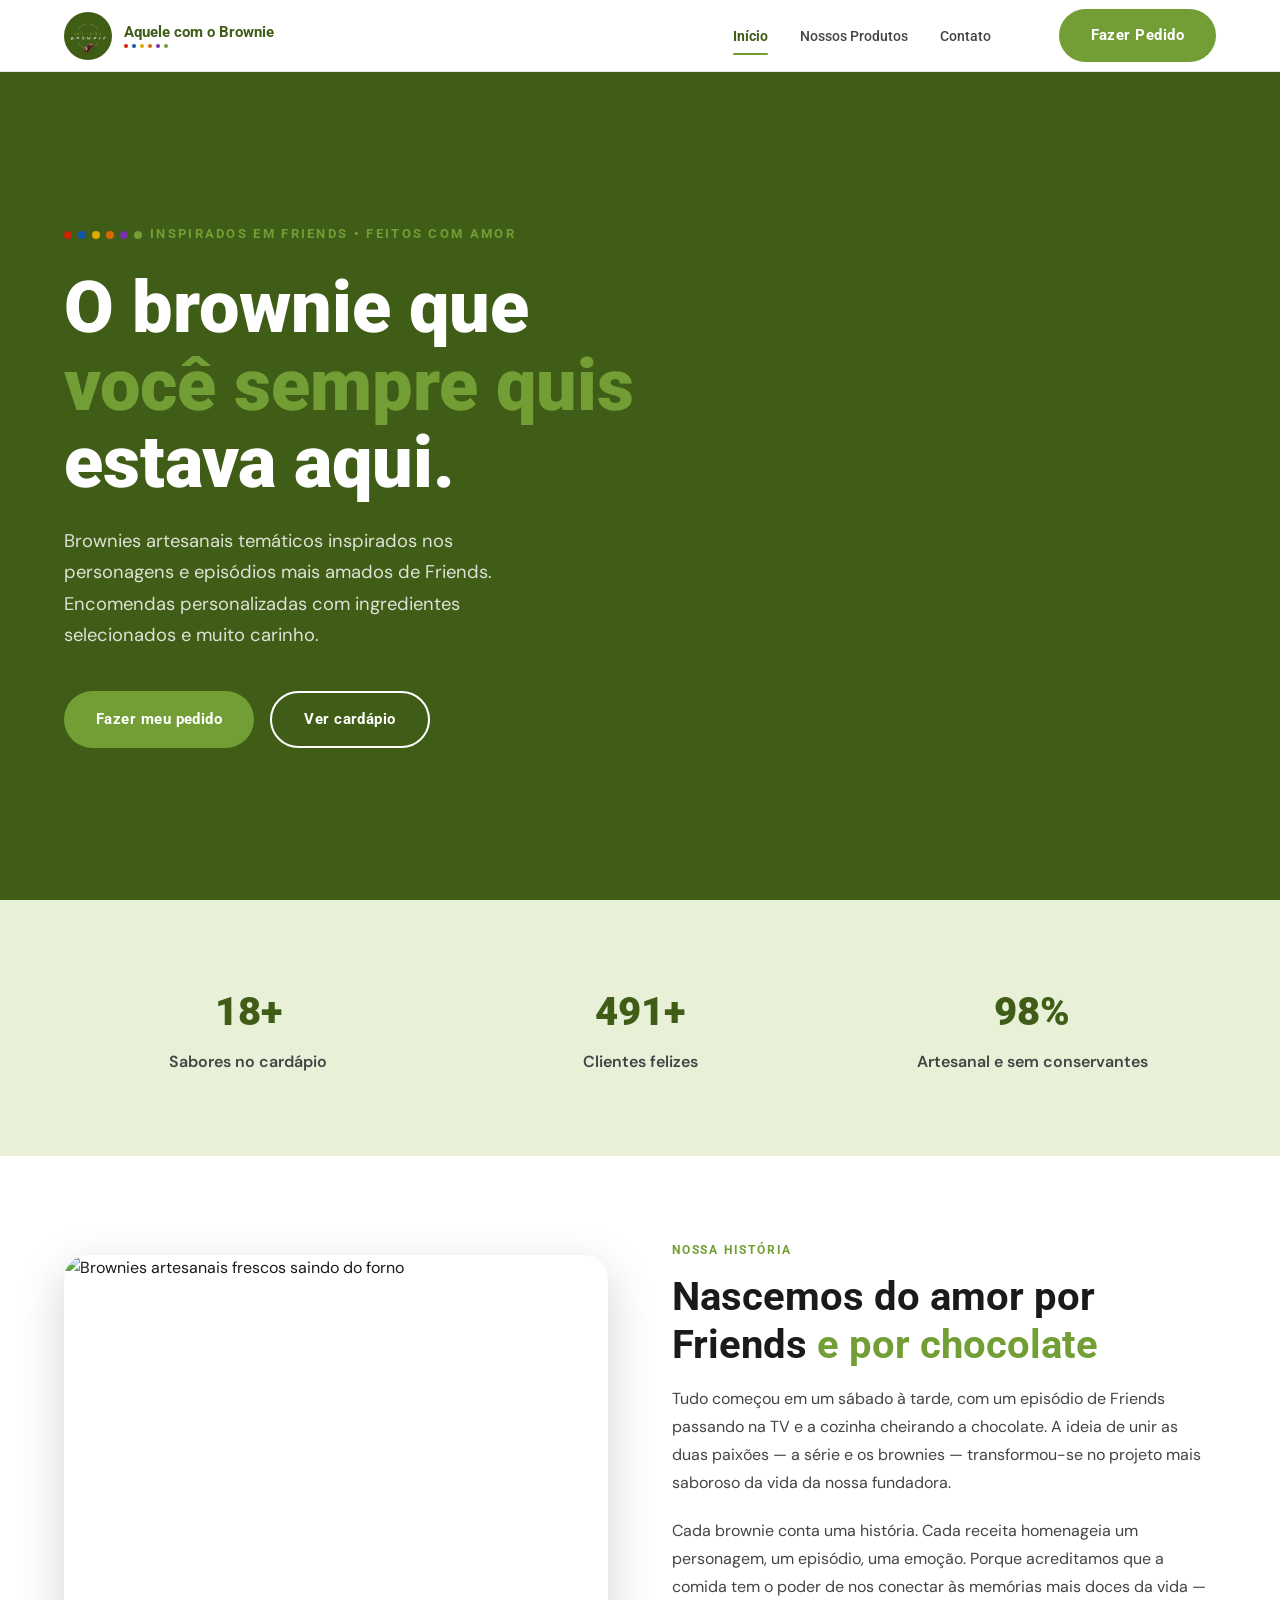
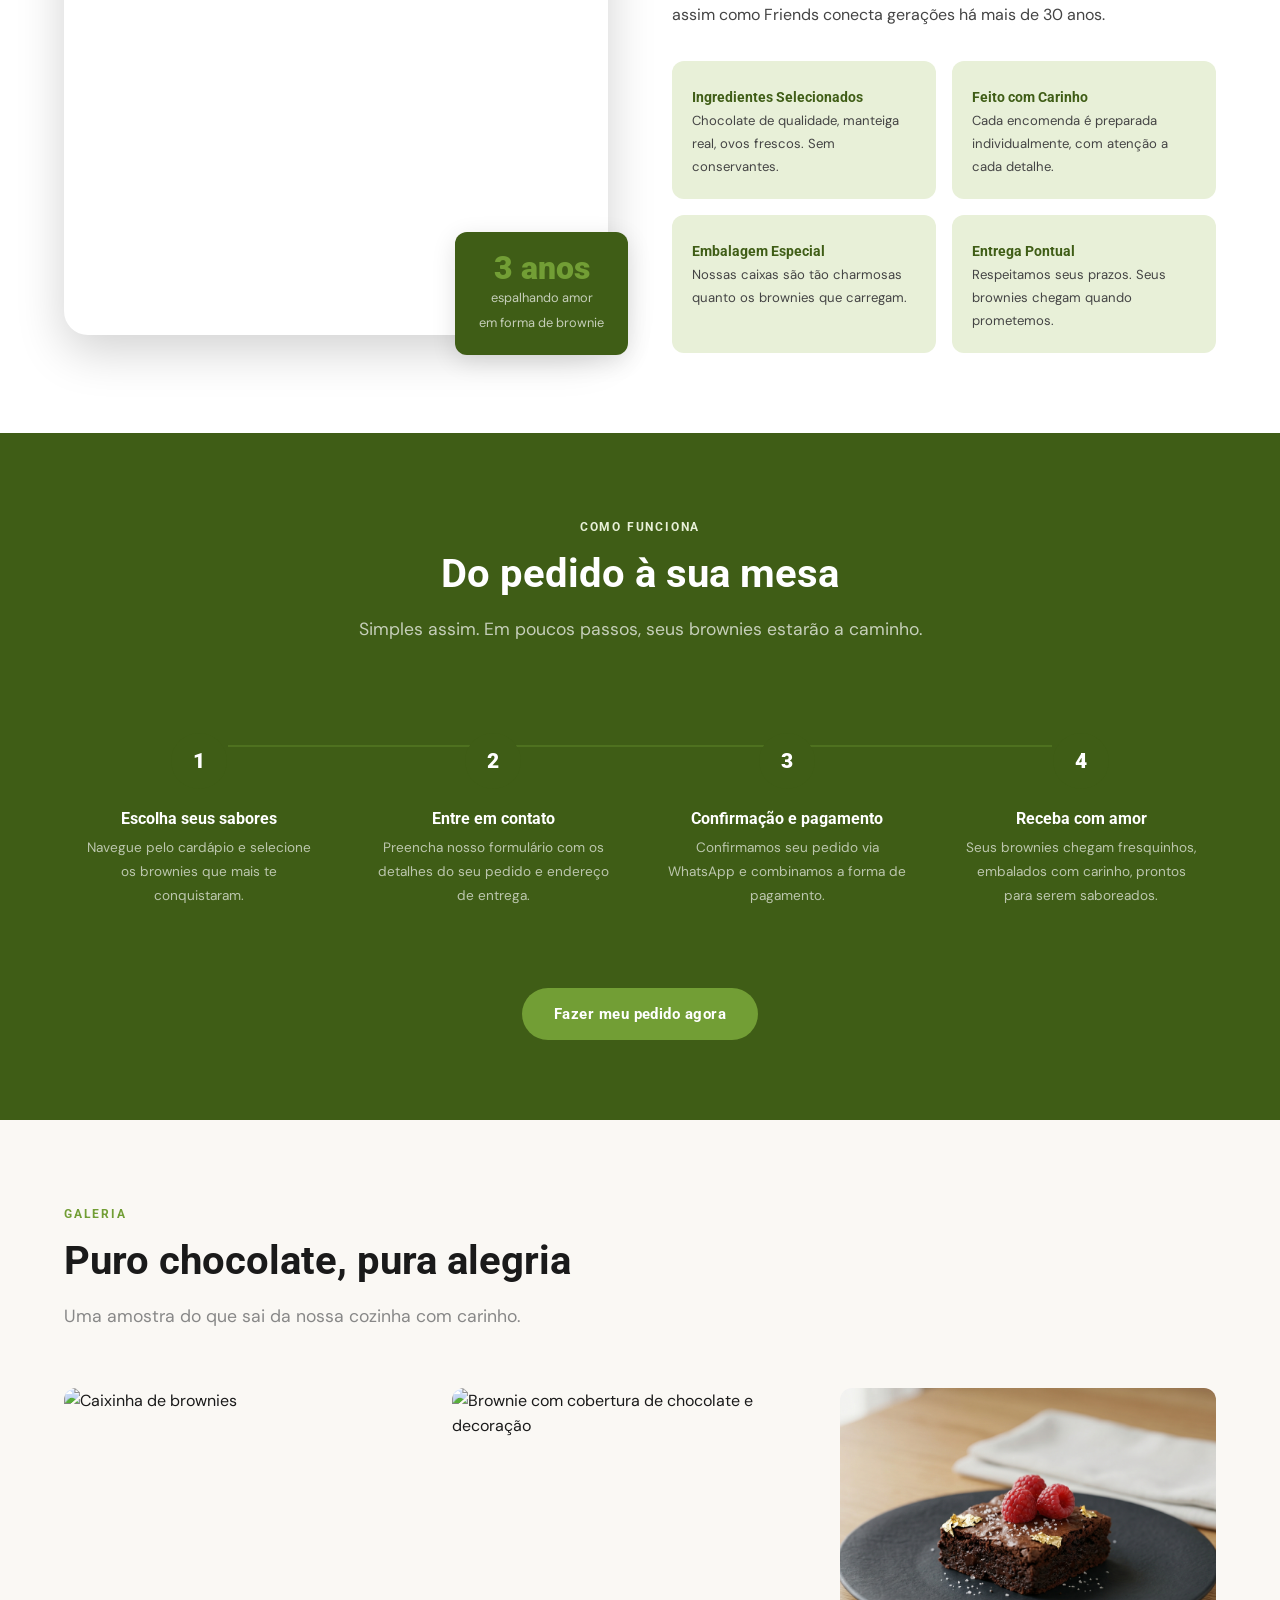
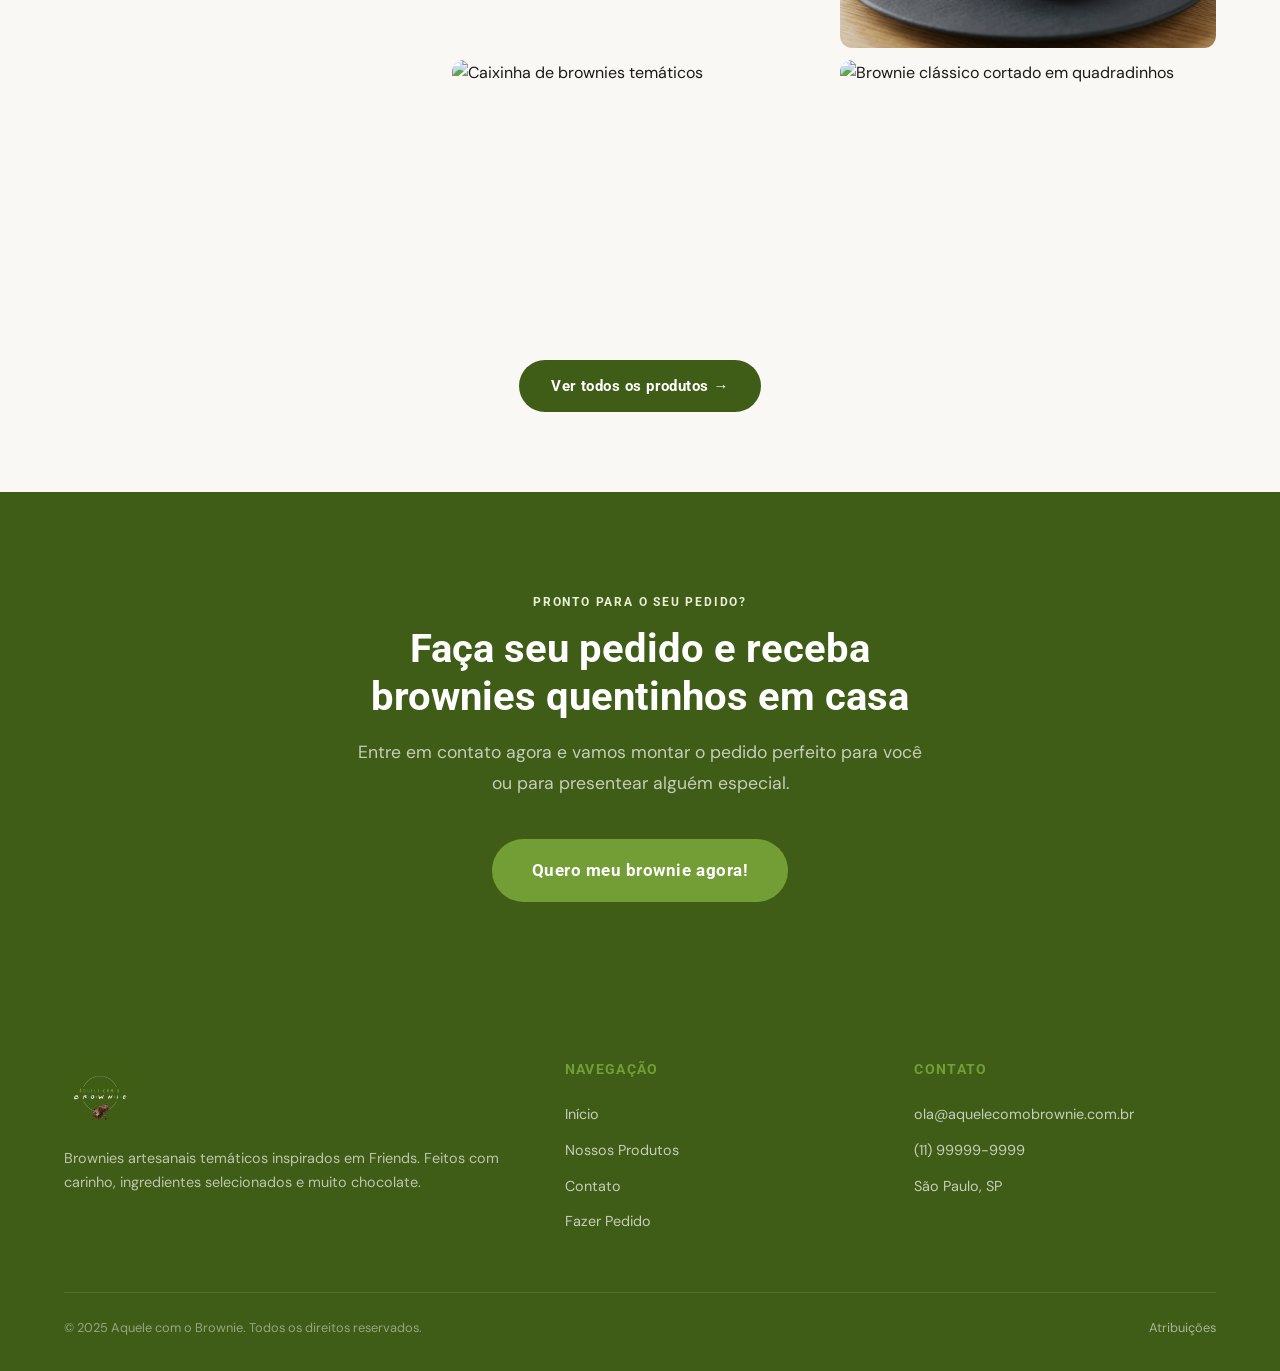
==== project/index.html @ ef9d6b62 "Project" ====
<!DOCTYPE html>
<html lang="pt-BR">
<head>
  <meta charset="UTF-8">
  <meta name="viewport" content="width=device-width, initial-scale=1.0">
  <title>Aquele com o Brownie</title>
  <meta name="description" content="Aquele com o Brownie é uma doceria artesanal especializada em brownies temáticos inspirados na série Friends. Encomendas para São Paulo e região.">
  <meta name="author" content="Alexandre Oliveira">
  <meta name="keywords" content="brownie, doceria, Friends, encomenda, artesanal, São Paulo">

  <!-- Open Graph -->
  <meta property="og:title" content="Aquele com o Brownie">
  <meta property="og:description" content="Brownies artesanais temáticos inspirados em Friends. Encomendas com carinho e muito chocolate.">
  <meta property="og:type" content="website">
  <meta property="og:url" content="https://aquelecomaobrownie.com.br">
  <meta property="og:image" content="images/logo-green.jpg">

  <!-- Favicon -->
  <link rel="icon" type="image/svg+xml" href="data:image/svg+xml,<svg xmlns='http://www.w3.org/2000/svg' viewBox='0 0 100 100'><rect width='100' height='100' rx='20' fill='%233f5d16'/><text y='.9em' font-size='75' x='12' fill='%23729e35' font-family='Georgia'>B</text></svg>">

  <!-- Fonts -->
  <link rel="preconnect" href="https://fonts.googleapis.com">
  <link rel="preconnect" href="https://fonts.gstatic.com" crossorigin>
  <link href="https://fonts.googleapis.com/css2?family=Roboto:wght@300;400;500;700;900&family=DM+Sans:ital,wght@0,300;0,400;0,500;0,600;1,400&display=swap" rel="stylesheet">

  <link rel="stylesheet" href="styles/style.css">
</head>
<body>

  <!-- ===== HEADER ===== -->
  <header class="site-header" role="banner">
    <div class="container header-inner">
      <a class="logo-link" href="index.html" aria-label="Aquele com o Brownie — Página inicial">
        <img src="images/logo-green.jpg" alt="Logo Aquele com o Brownie" class="logo-img" width="48" height="48">
        <div>
          <div class="logo-name">Aquele com o Brownie</div>
          <div class="logo-dots" aria-hidden="true">
            <span></span><span></span><span></span>
            <span></span><span></span><span></span>
          </div>
        </div>
      </a>

      <nav class="main-nav" role="navigation" aria-label="Navegação principal">
        <ul class="nav-links" role="list">
          <li><a class="nav-link" href="index.html">Início</a></li>
          <li><a class="nav-link" href="products.html">Nossos Produtos</a></li>
          <li><a class="nav-link" href="contact.html">Contato</a></li>
        </ul>
        <a class="btn btn--primary nav-cta" href="contact.html">Fazer Pedido</a>
      </nav>

      <button class="hamburger" aria-label="Abrir menu de navegação" aria-expanded="false" aria-controls="mobile-nav">
        <span></span><span></span><span></span>
      </button>
    </div>
  </header>

  <!-- Mobile Nav -->
  <nav id="mobile-nav" class="mobile-nav" role="navigation" aria-label="Menu mobile">
    <a class="mobile-nav-link" href="index.html">Início</a>
    <a class="mobile-nav-link" href="products.html">Nossos Produtos</a>
    <a class="mobile-nav-link" href="contact.html">Contato</a>
    <a class="btn btn--dark" href="contact.html" style="margin-top:24px;justify-content:center">Fazer Pedido</a>
  </nav>

  <main id="main-content">

    <!-- ===== HERO ===== -->
    <section class="hero" aria-labelledby="hero-heading">
      <div class="hero-bg" role="presentation" aria-hidden="true"></div>
      <div class="hero-overlay" aria-hidden="true"></div>

      <div class="container">
        <div class="hero-content">
          <div class="hero-eyebrow">
            <div class="hero-eyebrow-dots" aria-hidden="true">
              <i></i><i></i><i></i><i></i><i></i><i></i>
            </div>
            <span>Inspirados em Friends • Feitos com amor</span>
          </div>

          <h1 class="hero-title" id="hero-heading">
            O brownie que<br>
            <em>você sempre quis</em><br>
            estava aqui.
          </h1>

          <p class="hero-subtitle">
            Brownies artesanais temáticos inspirados nos personagens e episódios mais amados de Friends. Encomendas personalizadas com ingredientes selecionados e muito carinho.
          </p>

          <div class="hero-actions">
            <a class="btn btn--primary" href="contact.html">
              Fazer meu pedido
            </a>
            <a class="btn btn--outline" href="products.html">
              Ver cardápio
            </a>
          </div>
        </div>
      </div>

      <!-- Decorative right-side image -->
      <div class="hero-image-col" aria-hidden="true">
        <img
          src="images/brownie-box.png"
          alt=""
          loading="eager"
        >
      </div>
    </section>

    <!-- ===== HIGHLIGHT BAR ===== -->
    <section class="section section--pale" aria-label="Destaques">
      <div class="container">
        <div style="display:grid;grid-template-columns:repeat(3,1fr);gap:24px;text-align:center">
          <div class="reveal">
            <div style="font-size:2.5rem;font-weight:900;color:var(--green-dark);font-family:var(--font-heading)" data-counter="18" data-suffix="+">18+</div>
            <p style="font-weight:600;color:var(--gray-dark);margin:4px 0 0">Sabores no cardápio</p>
          </div>
          <div class="reveal reveal-delay-1">
            <div style="font-size:2.5rem;font-weight:900;color:var(--green-dark);font-family:var(--font-heading)" data-counter="500" data-suffix="+">500+</div>
            <p style="font-weight:600;color:var(--gray-dark);margin:4px 0 0">Clientes felizes</p>
          </div>
          <div class="reveal reveal-delay-2">
            <div style="font-size:2.5rem;font-weight:900;color:var(--green-dark);font-family:var(--font-heading)" data-counter="100" data-suffix="%">100%</div>
            <p style="font-weight:600;color:var(--gray-dark);margin:4px 0 0">Artesanal e sem conservantes</p>
          </div>
        </div>
      </div>
    </section>

    <!-- ===== ABOUT ===== -->
    <section class="section" id="sobre" aria-labelledby="sobre-heading">
      <div class="container">
        <div class="about-grid">
          <!-- Image column -->
          <div class="about-image-wrapper reveal">
            <img
              class="about-image-main"
              src="https://images.unsplash.com/photo-1606313564200-e75d5e30476c?w=800&q=80&fit=crop"
              alt="Brownies artesanais frescos saindo do forno"
              loading="lazy"
              width="800"
              height="1000"
            >
            <div class="about-badge">
              <span class="about-badge-num" data-counter="3" data-suffix=" anos">3 anos</span>
              <span class="about-badge-txt">espalhando amor<br>em forma de brownie</span>
            </div>
          </div>

          <!-- Text column -->
          <div class="reveal reveal-delay-1">
            <p class="section-label">Nossa História</p>
            <h2 id="sobre-heading" class="section-title">
              Nascemos do amor por Friends <em style="color:var(--green-light);font-style:normal">e por chocolate</em>
            </h2>
            <p style="margin-bottom:20px">
              Tudo começou em um sábado à tarde, com um episódio de Friends passando na TV e a cozinha cheirando a chocolate. A ideia de unir as duas paixões — a série e os brownies — transformou-se no projeto mais saboroso da vida da nossa fundadora.
            </p>
            <p style="margin-bottom:32px">
              Cada brownie conta uma história. Cada receita homenageia um personagem, um episódio, uma emoção. Porque acreditamos que a comida tem o poder de nos conectar às memórias mais doces da vida — assim como Friends conecta gerações há mais de 30 anos.
            </p>

            <div class="about-values">
              <div class="about-value-item">
                <div class="about-value-icon"></div>
                <h4>Ingredientes Selecionados</h4>
                <p>Chocolate de qualidade, manteiga real, ovos frescos. Sem conservantes.</p>
              </div>
              <div class="about-value-item">
                <div class="about-value-icon"></div>
                <h4>Feito com Carinho</h4>
                <p>Cada encomenda é preparada individualmente, com atenção a cada detalhe.</p>
              </div>
              <div class="about-value-item">
                <div class="about-value-icon"></div>
                <h4>Embalagem Especial</h4>
                <p>Nossas caixas são tão charmosas quanto os brownies que carregam.</p>
              </div>
              <div class="about-value-item">
                <div class="about-value-icon"></div>
                <h4>Entrega Pontual</h4>
                <p>Respeitamos seus prazos. Seus brownies chegam quando prometemos.</p>
              </div>
            </div>
          </div>
        </div>
      </div>
    </section>

    <!-- ===== HOW IT WORKS ===== -->
    <section class="section section--dark" aria-labelledby="processo-heading">
      <div class="container">
        <div class="section-header section-header--center">
          <p class="section-label">Como Funciona</p>
          <h2 id="processo-heading" class="section-title section-title--white">Do pedido à sua mesa</h2>
          <p class="section-sub" style="margin:0 auto">
            Simples assim. Em poucos passos, seus brownies estarão a caminho.
          </p>
        </div>

        <div class="process-steps">
          <div class="process-step reveal">
            <div class="process-step-num">1</div>
            <h3>Escolha seus sabores</h3>
            <p>Navegue pelo cardápio e selecione os brownies que mais te conquistaram.</p>
          </div>
          <div class="process-step reveal reveal-delay-1">
            <div class="process-step-num">2</div>
            <h3>Entre em contato</h3>
            <p>Preencha nosso formulário com os detalhes do seu pedido e endereço de entrega.</p>
          </div>
          <div class="process-step reveal reveal-delay-2">
            <div class="process-step-num">3</div>
            <h3>Confirmação e pagamento</h3>
            <p>Confirmamos seu pedido via WhatsApp e combinamos a forma de pagamento.</p>
          </div>
          <div class="process-step reveal reveal-delay-3">
            <div class="process-step-num">4</div>
            <h3>Receba com amor</h3>
            <p>Seus brownies chegam fresquinhos, embalados com carinho, prontos para serem saboreados.</p>
          </div>
        </div>

        <div style="text-align:center;margin-top:48px" class="reveal">
          <a class="btn btn--primary" href="contact.html">Fazer meu pedido agora</a>
        </div>
      </div>
    </section>

    <!-- ===== GALLERY ===== -->
    <section class="section section--cream" aria-labelledby="galeria-heading">
      <div class="container">
        <div class="section-header">
          <p class="section-label">Galeria</p>
          <h2 id="galeria-heading" class="section-title">Puro chocolate, pura alegria</h2>
          <p class="section-sub">Uma amostra do que sai da nossa cozinha com carinho.</p>
        </div>

        <div class="gallery-grid">
          <div class="gallery-item reveal">
            <img
              src="images/brownie-box.png"
              alt="Caixinha de brownies"
              loading="lazy"
              width="800"
              height="1200"
            >
            <div class="gallery-item-overlay"><span>Fudgy &amp; Intenso</span></div>
          </div>
          <div class="gallery-item reveal reveal-delay-1">
            <img
              src="images/brownie-caramelo-salgado.png"
              alt="Brownie com cobertura de chocolate e decoração"
              loading="lazy"
              width="700"
              height="500"
            >
            <div class="gallery-item-overlay"><span>Decorado com Amor</span></div>
          </div>
          <div class="gallery-item reveal reveal-delay-2">
            <img
              src="images/brownie-gourmet.png"
              alt="Brownie com nozes e calda de caramelo"
              loading="lazy"
              width="700"
              height="500"
            >
            <div class="gallery-item-overlay"><span>Nozes &amp; Caramelo</span></div>
          </div>
          <div class="gallery-item reveal reveal-delay-1">
            <img
              src="images/brownie-nozes-caramelo.png"
              alt="Caixinha de brownies temáticos"
              loading="lazy"
              width="700"
              height="500"
            >
            <div class="gallery-item-overlay"><span>Caixas Especiais</span></div>
          </div>
          <div class="gallery-item reveal reveal-delay-2">
            <img
              src="images/brownie-tradicional.png"
              alt="Brownie clássico cortado em quadradinhos"
              loading="lazy"
              width="700"
              height="500"
            >
            <div class="gallery-item-overlay"><span>O Clássico Infalível</span></div>
          </div>
        </div>

        <div style="text-align:center;margin-top:40px" class="reveal">
          <a class="btn btn--dark" href="products.html">Ver todos os produtos →</a>
        </div>
      </div>
    </section>

    <!-- ===== CTA FINAL ===== -->
    <section class="section section--dark" aria-labelledby="cta-heading" style="padding:96px 0">
      <div class="container" style="text-align:center">
        <p class="section-label">Pronto para o seu pedido?</p>
        <h2 id="cta-heading" class="section-title section-title--white" style="margin-bottom:16px">
          Faça seu pedido e receba<br>brownies quentinhos em casa
        </h2>
        <p class="section-sub" style="margin:0 auto 40px">
          Entre em contato agora e vamos montar o pedido perfeito para você ou para presentear alguém especial.
        </p>
        <a class="btn btn--primary" href="contact.html" style="font-size:1.05rem;padding:18px 40px">
          Quero meu brownie agora!
        </a>
      </div>
    </section>

  </main>

  <!-- ===== FOOTER ===== -->
  <footer class="site-footer" role="contentinfo">
    <div class="container">
      <div class="footer-grid">
        <div class="footer-brand">
          <img src="images/logo-green.jpg" alt="Logo Aquele com o Brownie" class="logo-img" width="56" height="56" loading="lazy">
          <p>Brownies artesanais temáticos inspirados em Friends. Feitos com carinho, ingredientes selecionados e muito chocolate.</p>
        </div>

        <div>
          <p class="footer-col-title">Navegação</p>
          <ul class="footer-links">
            <li><a href="index.html">Início</a></li>
            <li><a href="products.html">Nossos Produtos</a></li>
            <li><a href="contact.html">Contato</a></li>
            <li><a href="contact.html">Fazer Pedido</a></li>
          </ul>
        </div>

        <div>
          <p class="footer-col-title">Contato</p>
          <ul class="footer-links">
            <li><a href="mailto:ola@aquelecomobrownie.com.br">ola@aquelecomobrownie.com.br</a></li>
            <li><a href="tel:+5511999999999">(11) 99999-9999</a></li>
            <li><a href="contact.html">São Paulo, SP</a></li>
          </ul>
        </div>
      </div>

      <div class="footer-bottom">
        <p>&copy; 2025 Aquele com o Brownie. Todos os direitos reservados.</p>
        <a href="atributions.html" aria-label="Atribuições de imagens e recursos utilizados">Atribuições</a>
      </div>
    </div>
  </footer>

  <!-- Scripts -->
  <script type="module">
    import { initNav }  from './scripts/nav.js';
    import { initHome } from './scripts/home.js';

    document.addEventListener('DOMContentLoaded', () => {
      initNav();
      initHome();
    });
  </script>

</body>
</html>
---- project/styles/style.css ----
/* ========================================
   AQUELE COM O BROWNIE — Main Stylesheet
   ======================================== */

/* --- Google Fonts Import --- */
@import url('https://fonts.googleapis.com/css2?family=Roboto:wght@300;400;500;700;900&family=DM+Sans:ital,wght@0,300;0,400;0,500;0,600;1,400&display=swap');

/* --- CSS Custom Properties --- */
:root {
  --green-dark:  #3f5d16;
  --green-light: #729e35;
  --green-pale:  #e8f0d8;
  --black:       #1a1a1a;
  --gray-dark:   #444444;
  --gray-mid:    #888888;
  --gray-light:  #e5e5e5;
  --white:       #ffffff;
  --cream:       #faf8f4;

  /* Friends accent dots */
  --friends-red:    #cc2200;
  --friends-blue:   #1155aa;
  --friends-yellow: #ddaa00;
  --friends-orange: #dd6600;
  --friends-purple: #7733aa;

  --font-heading: 'Roboto', sans-serif;
  --font-body:    'DM Sans', sans-serif;

  --radius-sm:  6px;
  --radius-md:  12px;
  --radius-lg:  24px;
  --radius-xl:  40px;

  --shadow-sm:  0 2px 8px rgba(0,0,0,.08);
  --shadow-md:  0 6px 24px rgba(0,0,0,.12);
  --shadow-lg:  0 16px 48px rgba(0,0,0,.18);

  --transition: .3s cubic-bezier(.4,0,.2,1);

  --header-h: 72px;
}

/* --- Reset & Base --- */
*, *::before, *::after { box-sizing: border-box; margin: 0; padding: 0; }

html { scroll-behavior: smooth; font-size: 16px; }

body {
  font-family: var(--font-body);
  color: var(--black);
  background: var(--white);
  line-height: 1.6;
  overflow-x: hidden;
}

img { max-width: 100%; height: auto; display: block; }
a  { color: inherit; text-decoration: none; }
ul, ol { list-style: none; }
button { cursor: pointer; border: none; background: none; font-family: inherit; }
input, textarea, select { font-family: inherit; }

/* --- Typography --- */
h1, h2, h3, h4, h5, h6 {
  font-family: var(--font-heading);
  font-weight: 700;
  line-height: 1.2;
  color: var(--black);
}

h1 { font-size: clamp(2rem, 5vw, 3.5rem); }
h2 { font-size: clamp(1.5rem, 3.5vw, 2.5rem); }
h3 { font-size: clamp(1.1rem, 2.5vw, 1.5rem); }

p { color: var(--gray-dark); line-height: 1.75; }

.text-green-dark  { color: var(--green-dark); }
.text-green-light { color: var(--green-light); }
.text-white       { color: var(--white); }

/* --- Layout Utilities --- */
.container {
  width: 100%;
  max-width: 1200px;
  margin: 0 auto;
  padding: 0 24px;
}

.section { padding: 80px 0; }
.section--dark { background: var(--green-dark); }
.section--cream { background: var(--cream); }
.section--pale  { background: var(--green-pale); }

.section-label {
  display: inline-block;
  font-family: var(--font-heading);
  font-size: .75rem;
  font-weight: 700;
  letter-spacing: .15em;
  text-transform: uppercase;
  color: var(--green-light);
  margin-bottom: 12px;
}
.section--dark .section-label { color: var(--green-pale); }

.section-title {
  margin-bottom: 16px;
}
.section-title--white { color: var(--white); }

.section-sub {
  font-size: 1.1rem;
  color: var(--gray-mid);
  max-width: 580px;
}
.section--dark .section-sub { color: rgba(255,255,255,.7); }

.section-header { margin-bottom: 56px; }
.section-header--center { text-align: center; }
.section-header--center .section-sub { margin: 0 auto; }

/* --- Buttons --- */
.btn {
  display: inline-flex;
  align-items: center;
  gap: 8px;
  font-family: var(--font-heading);
  font-weight: 700;
  font-size: .95rem;
  letter-spacing: .03em;
  padding: 14px 32px;
  border-radius: 50px;
  transition: var(--transition);
  white-space: nowrap;
}

.btn--primary {
  background: var(--green-light);
  color: var(--white);
}
.btn--primary:hover {
  background: var(--green-dark);
  transform: translateY(-2px);
  box-shadow: 0 8px 24px rgba(63,93,22,.35);
}

.btn--outline {
  background: transparent;
  color: var(--white);
  border: 2px solid var(--white);
}
.btn--outline:hover {
  background: var(--white);
  color: var(--green-dark);
}

.btn--dark {
  background: var(--green-dark);
  color: var(--white);
}
.btn--dark:hover {
  background: var(--green-light);
  transform: translateY(-2px);
  box-shadow: 0 8px 24px rgba(114,158,53,.35);
}

/* ========================================
   HEADER & NAVIGATION
   ======================================== */

.site-header {
  position: sticky;
  top: 0;
  z-index: 1000;
  height: var(--header-h);
  background: var(--white);
  border-bottom: 1px solid var(--gray-light);
  display: flex;
  align-items: center;
  transition: box-shadow var(--transition);
}
.site-header.scrolled { box-shadow: var(--shadow-md); }

.header-inner {
  display: flex;
  align-items: center;
  justify-content: space-between;
  width: 100%;
}

.logo-link {
  display: flex;
  align-items: center;
  gap: 12px;
}
.logo-img {
  width: 48px;
  height: 48px;
  object-fit: cover;
  border-radius: 50%;
}
.logo-name {
  font-family: var(--font-heading);
  font-size: .95rem;
  font-weight: 700;
  color: var(--green-dark);
  line-height: 1.2;
}
.logo-dots {
  display: flex;
  gap: 4px;
  margin-top: 3px;
}
.logo-dots span {
  width: 4px;
  height: 4px;
  border-radius: 50%;
}
.logo-dots span:nth-child(1) { background: var(--friends-red); }
.logo-dots span:nth-child(2) { background: var(--friends-blue); }
.logo-dots span:nth-child(3) { background: var(--friends-yellow); }
.logo-dots span:nth-child(4) { background: var(--friends-orange); }
.logo-dots span:nth-child(5) { background: var(--friends-purple); }
.logo-dots span:nth-child(6) { background: var(--green-light); }

.main-nav {
  display: flex;
  align-items: center;
  gap: 40px;
}

.nav-links {
  display: flex;
  align-items: center;
  gap: 8px;
}

.nav-link {
  font-family: var(--font-heading);
  font-size: .9rem;
  font-weight: 500;
  color: var(--gray-dark);
  padding: 8px 12px;
  border-radius: var(--radius-sm);
  transition: var(--transition);
  position: relative;
}
.nav-link:hover { color: var(--green-dark); background: var(--green-pale); }
.nav-link.active {
  color: var(--green-dark);
  font-weight: 700;
}
.nav-link.active::after {
  content: '';
  position: absolute;
  bottom: -2px;
  left: 12px;
  right: 12px;
  height: 2px;
  background: var(--green-light);
  border-radius: 2px;
}

.nav-cta { margin-left: 16px; }

/* Hamburger */
.hamburger {
  display: none;
  flex-direction: column;
  gap: 5px;
  padding: 8px;
  border-radius: var(--radius-sm);
  transition: var(--transition);
}
.hamburger span {
  display: block;
  width: 24px;
  height: 2px;
  background: var(--green-dark);
  border-radius: 2px;
  transition: var(--transition);
}
.hamburger.open span:nth-child(1) { transform: rotate(45deg) translate(5px, 5px); }
.hamburger.open span:nth-child(2) { opacity: 0; transform: scaleX(0); }
.hamburger.open span:nth-child(3) { transform: rotate(-45deg) translate(5px, -5px); }

/* Mobile Nav */
.mobile-nav {
  display: none;
  position: fixed;
  top: var(--header-h);
  left: 0;
  right: 0;
  bottom: 0;
  background: var(--white);
  z-index: 999;
  padding: 32px 24px;
  flex-direction: column;
  gap: 8px;
  opacity: 0;
  transform: translateY(-16px);
  pointer-events: none;
  transition: var(--transition);
  overflow-y: auto;
}
.mobile-nav.open {
  opacity: 1;
  transform: translateY(0);
  pointer-events: all;
}

.mobile-nav-link {
  display: block;
  font-family: var(--font-heading);
  font-size: 1.3rem;
  font-weight: 700;
  color: var(--black);
  padding: 16px 0;
  border-bottom: 1px solid var(--gray-light);
  transition: var(--transition);
}
.mobile-nav-link:hover,
.mobile-nav-link.active { color: var(--green-dark); }

/* ========================================
   FOOTER
   ======================================== */

.site-footer {
  background: var(--green-dark);
  color: rgba(255,255,255,.8);
  padding: 60px 0 32px;
}

.footer-grid {
  display: grid;
  grid-template-columns: 1.5fr 1fr 1fr;
  gap: 48px;
  margin-bottom: 48px;
}

.footer-brand .logo-img { width: 72px; height: 72px; margin-bottom: 16px;  }
.footer-brand p { color: rgba(255,255,255,.65); font-size: .9rem; line-height: 1.7; margin-top: 12px; }

.footer-col-title {
  font-family: var(--font-heading);
  font-size: .85rem;
  font-weight: 700;
  letter-spacing: .1em;
  text-transform: uppercase;
  color: var(--green-light);
  margin-bottom: 20px;
}

.footer-links li { margin-bottom: 10px; }
.footer-links a {
  color: rgba(255,255,255,.7);
  font-size: .9rem;
  transition: var(--transition);
}
.footer-links a:hover { color: var(--white); }

.footer-bottom {
  border-top: 1px solid rgba(255,255,255,.12);
  padding-top: 24px;
  display: flex;
  align-items: center;
  justify-content: space-between;
  flex-wrap: wrap;
  gap: 12px;
}
.footer-bottom p { font-size: .8rem; color: rgba(255,255,255,.45); }
.footer-bottom a { color: rgba(255,255,255,.55); font-size: .8rem; transition: var(--transition); }
.footer-bottom a:hover { color: var(--white); }

/* ========================================
   HOME PAGE — HERO
   ======================================== */

.hero {
  position: relative;
  min-height: calc(100vh - var(--header-h));
  display: flex;
  align-items: center;
  background: var(--green-dark);
  overflow: hidden;
}

.hero-bg {
  position: absolute;
  inset: 0;
  background-image: url('https://images.unsplash.com/photo-1606313564200-e75d5e30476c?w=1600&q=80&fit=crop');
  background-size: cover;
  background-position: center;
  opacity: .18;
  transform: scale(1.05);
  transition: transform 8s ease;
}
.hero-bg.loaded { transform: scale(1); }

.hero-overlay {
  position: absolute;
  inset: 0;
  background: linear-gradient(120deg, rgba(63,93,22,.95) 45%, rgba(63,93,22,.6) 100%);
}

.hero-content {
  position: relative;
  z-index: 1;
  max-width: 680px;
  animation: fadeSlideUp .8s ease both;
}

.hero-eyebrow {
  display: flex;
  align-items: center;
  gap: 8px;
  margin-bottom: 24px;
}
.hero-eyebrow span {
  font-family: var(--font-heading);
  font-size: .8rem;
  font-weight: 700;
  letter-spacing: .18em;
  text-transform: uppercase;
  color: var(--green-light);
}
.hero-eyebrow-dots { display: flex; gap: 6px; }
.hero-eyebrow-dots i {
  display: block;
  width: 8px;
  height: 8px;
  border-radius: 50%;
}
.hero-eyebrow-dots i:nth-child(1) { background: var(--friends-red); }
.hero-eyebrow-dots i:nth-child(2) { background: var(--friends-blue); }
.hero-eyebrow-dots i:nth-child(3) { background: var(--friends-yellow); }
.hero-eyebrow-dots i:nth-child(4) { background: var(--friends-orange); }
.hero-eyebrow-dots i:nth-child(5) { background: var(--friends-purple); }
.hero-eyebrow-dots i:nth-child(6) { background: var(--green-light); }

.hero-title {
  font-size: clamp(2.5rem, 6vw, 4.5rem);
  font-weight: 900;
  color: var(--white);
  line-height: 1.08;
  margin-bottom: 24px;
}
.hero-title em {
  color: var(--green-light);
  font-style: normal;
}

.hero-subtitle {
  font-size: 1.15rem;
  color: rgba(255,255,255,.82);
  max-width: 500px;
  margin-bottom: 40px;
  line-height: 1.7;
}

.hero-actions {
  display: flex;
  gap: 16px;
  flex-wrap: wrap;
}

.hero-image-col {
  position: absolute;
  right: 0;
  bottom: 0;
  top: 0;
  width: 45%;
  overflow: hidden;
}
.hero-image-col img {
  width: 100%;
  height: 100%;
  object-fit: cover;
  opacity: .55;
  transform: scale(1.05);
  animation: subtleZoom 12s ease infinite alternate;
}

/* ========================================
   HOME PAGE — ABOUT
   ======================================== */

.about-grid {
  display: grid;
  grid-template-columns: 1fr 1fr;
  gap: 64px;
  align-items: center;
}

.about-image-wrapper {
  position: relative;
}
.about-image-main {
  width: 100%;
  border-radius: var(--radius-lg);
  object-fit: cover;
  aspect-ratio: 4/5;
  box-shadow: var(--shadow-lg);
}
.about-badge {
  position: absolute;
  bottom: -20px;
  right: -20px;
  background: var(--green-dark);
  color: var(--white);
  border-radius: var(--radius-md);
  padding: 20px 24px;
  text-align: center;
  box-shadow: var(--shadow-md);
}
.about-badge-num {
  display: block;
  font-family: var(--font-heading);
  font-size: 2rem;
  font-weight: 900;
  color: var(--green-light);
  line-height: 1;
}
.about-badge-txt {
  font-size: .8rem;
  color: rgba(255,255,255,.7);
  margin-top: 4px;
}

.about-values {
  display: grid;
  grid-template-columns: 1fr 1fr;
  gap: 16px;
  margin-top: 32px;
}
.about-value-item {
  background: var(--green-pale);
  border-radius: var(--radius-md);
  padding: 20px;
  transition: var(--transition);
}
.about-value-item:hover {
  transform: translateY(-3px);
  box-shadow: var(--shadow-sm);
}
.about-value-icon {
  font-size: 1.5rem;
  margin-bottom: 8px;
}
.about-value-item h4 {
  font-size: .9rem;
  font-weight: 700;
  color: var(--green-dark);
  margin-bottom: 4px;
}
.about-value-item p { font-size: .82rem; color: var(--gray-dark); margin: 0; }

/* ========================================
   HOME PAGE — HOW IT WORKS
   ======================================== */

.process-steps {
  display: grid;
  grid-template-columns: repeat(4, 1fr);
  gap: 24px;
  position: relative;
}

.process-steps::before {
  content: '';
  position: absolute;
  top: 44px;
  left: calc(12.5% + 20px);
  right: calc(12.5% + 20px);
  height: 2px;
  background: var(--green-light);
  opacity: .3;
}

.process-step {
  text-align: center;
  padding: 32px 16px;
  animation: fadeSlideUp .6s ease both;
}
.process-step:nth-child(2) { animation-delay: .1s; }
.process-step:nth-child(3) { animation-delay: .2s; }
.process-step:nth-child(4) { animation-delay: .3s; }

.process-step-num {
  width: 56px;
  height: 56px;
  margin: 0 auto 20px;
  background: var(--green-dark);
  color: var(--white);
  border-radius: 50%;
  display: flex;
  align-items: center;
  justify-content: center;
  font-family: var(--font-heading);
  font-weight: 900;
  font-size: 1.3rem;
  position: relative;
  z-index: 1;
  transition: var(--transition);
}
.process-step:hover .process-step-num {
  background: var(--green-light);
  transform: scale(1.1);
}

.process-step h3 {
  font-size: 1rem;
  font-weight: 700;
  color: var(--white);
  margin-bottom: 8px;
}
.process-step p { font-size: .85rem; color: rgba(255,255,255,.65); margin: 0; }

/* ========================================
   HOME PAGE — GALLERY
   ======================================== */

.gallery-grid {
  display: grid;
  grid-template-columns: repeat(3, 1fr);
  grid-template-rows: repeat(2, 260px);
  gap: 12px;
}

.gallery-item {
  overflow: hidden;
  border-radius: var(--radius-md);
  position: relative;
}

.gallery-item:first-child {
  grid-row: 1 / 3;
}

.gallery-item img {
  width: 100%;
  height: 100%;
  object-fit: cover;
  transition: transform .6s ease;
}
.gallery-item:hover img { transform: scale(1.06); }

.gallery-item-overlay {
  position: absolute;
  inset: 0;
  background: linear-gradient(to top, rgba(63,93,22,.7) 0%, transparent 50%);
  opacity: 0;
  transition: var(--transition);
  display: flex;
  align-items: flex-end;
  padding: 20px;
}
.gallery-item:hover .gallery-item-overlay { opacity: 1; }
.gallery-item-overlay span {
  font-family: var(--font-heading);
  font-weight: 700;
  font-size: .9rem;
  color: var(--white);
}

/* ========================================
   PRODUCTS PAGE
   ======================================== */

.page-hero {
  background: var(--green-dark);
  padding: 72px 0;
  text-align: center;
  position: relative;
  overflow: hidden;
}
.page-hero::before {
  content: '';
  position: absolute;
  inset: 0;
  background: radial-gradient(ellipse at 50% 100%, rgba(114,158,53,.2) 0%, transparent 70%);
}
.page-hero-content { position: relative; }
.page-hero h1 { color: var(--white); margin-bottom: 12px; }
.page-hero p { color: rgba(255,255,255,.7); font-size: 1.1rem; }

/* Filter bar */
.filter-bar {
  background: var(--white);
  border-bottom: 1px solid var(--gray-light);
  position: sticky;
  top: var(--header-h);
  z-index: 100;
  padding: 0;
}
.filter-inner {
  display: flex;
  align-items: center;
  gap: 8px;
  padding: 16px 24px;
  overflow-x: auto;
  scrollbar-width: none;
}
.filter-inner::-webkit-scrollbar { display: none; }

.filter-btn {
  flex-shrink: 0;
  font-family: var(--font-heading);
  font-size: .85rem;
  font-weight: 600;
  color: var(--gray-dark);
  padding: 8px 20px;
  border: 2px solid var(--gray-light);
  border-radius: 50px;
  transition: var(--transition);
}
.filter-btn:hover {
  border-color: var(--green-light);
  color: var(--green-dark);
}
.filter-btn.active {
  background: var(--green-dark);
  border-color: var(--green-dark);
  color: var(--white);
}

/* Products Grid */
.products-section { padding: 56px 0 80px; }

.products-grid {
  display: grid;
  grid-template-columns: repeat(auto-fill, minmax(280px, 1fr));
  gap: 28px;
}

/* Product Card */
.product-card {
  background: var(--white);
  border-radius: var(--radius-lg);
  overflow: hidden;
  box-shadow: var(--shadow-sm);
  border: 1px solid var(--gray-light);
  transition: var(--transition);
  cursor: pointer;
  position: relative;
  animation: fadeSlideUp .5s ease both;
}
.product-card:hover {
  transform: translateY(-6px);
  box-shadow: var(--shadow-lg);
  border-color: var(--green-light);
}

.card-image-wrap {
  position: relative;
  overflow: hidden;
  aspect-ratio: 4/3;
  background: var(--green-pale);
}
.card-image-wrap img {
  width: 100%;
  height: 100%;
  object-fit: cover;
  transition: transform .5s ease;
}
.product-card:hover .card-image-wrap img { transform: scale(1.06); }

.card-badges {
  position: absolute;
  top: 12px;
  left: 12px;
  display: flex;
  gap: 6px;
  flex-wrap: wrap;
}
.badge {
  font-family: var(--font-heading);
  font-size: .7rem;
  font-weight: 700;
  letter-spacing: .05em;
  text-transform: uppercase;
  padding: 4px 10px;
  border-radius: 20px;
}
.badge--popular { background: var(--friends-orange); color: var(--white); }
.badge--new     { background: var(--green-light); color: var(--white); }

.card-body {
  padding: 20px 20px 16px;
}

.card-category {
  font-size: .75rem;
  font-weight: 600;
  letter-spacing: .08em;
  text-transform: uppercase;
  color: var(--green-light);
  margin-bottom: 6px;
}

.card-title {
  font-size: 1.1rem;
  font-weight: 700;
  color: var(--black);
  margin-bottom: 8px;
  line-height: 1.3;
}

.card-ref {
  font-size: .8rem;
  color: var(--gray-mid);
  font-style: italic;
  margin-bottom: 12px;
  line-height: 1.4;
}

.card-desc {
  font-size: .85rem;
  color: var(--gray-dark);
  line-height: 1.6;
  margin-bottom: 16px;
  display: -webkit-box;
  -webkit-line-clamp: 2;
  -webkit-box-orient: vertical;
  overflow: hidden;
}

.card-footer {
  display: flex;
  align-items: center;
  justify-content: space-between;
  padding: 12px 20px 16px;
  border-top: 1px solid var(--gray-light);
}

.card-price {
  font-family: var(--font-heading);
  font-size: 1rem;
  font-weight: 700;
  color: var(--green-dark);
}
.card-price-label {
  display: block;
  font-size: .7rem;
  font-weight: 400;
  color: var(--gray-mid);
  margin-bottom: 2px;
}

.card-btn {
  font-family: var(--font-heading);
  font-size: .82rem;
  font-weight: 700;
  color: var(--green-dark);
  padding: 8px 16px;
  border: 2px solid var(--green-dark);
  border-radius: 50px;
  transition: var(--transition);
}
.product-card:hover .card-btn,
.card-btn:hover {
  background: var(--green-dark);
  color: var(--white);
}

/* Loading / Error states */
.products-loading,
.products-error {
  grid-column: 1 / -1;
  text-align: center;
  padding: 80px 0;
}
.spinner {
  width: 48px;
  height: 48px;
  border: 4px solid var(--green-pale);
  border-top-color: var(--green-dark);
  border-radius: 50%;
  animation: spin .8s linear infinite;
  margin: 0 auto 16px;
}

/* ========================================
   MODAL
   ======================================== */

.modal-overlay {
  position: fixed;
  inset: 0;
  background: rgba(0,0,0,.6);
  z-index: 2000;
  display: flex;
  align-items: center;
  justify-content: center;
  padding: 24px;
  opacity: 0;
  pointer-events: none;
  transition: opacity .3s ease;
}
.modal-overlay.open {
  opacity: 1;
  pointer-events: all;
}

.modal {
  background: var(--white);
  border-radius: var(--radius-lg);
  width: 100%;
  max-width: 780px;
  max-height: 90vh;
  overflow-y: auto;
  transform: scale(.94) translateY(20px);
  transition: transform .3s ease;
  scrollbar-width: thin;
}
.modal-overlay.open .modal { transform: scale(1) translateY(0); }

.modal-image {
  width: 100%;
  aspect-ratio: 16/7;
  object-fit: cover;
  border-radius: var(--radius-lg) var(--radius-lg) 0 0;
}

.modal-body { padding: 32px; }

.modal-header {
  display: flex;
  align-items: flex-start;
  justify-content: space-between;
  gap: 16px;
  margin-bottom: 20px;
}
.modal-title { font-size: 1.6rem; font-weight: 900; color: var(--black); }
.modal-close {
  width: 36px;
  height: 36px;
  flex-shrink: 0;
  border-radius: 50%;
  background: var(--gray-light);
  display: flex;
  align-items: center;
  justify-content: center;
  font-size: 1.2rem;
  color: var(--gray-dark);
  transition: var(--transition);
}
.modal-close:hover { background: var(--green-dark); color: var(--white); }

.modal-ref {
  font-size: .9rem;
  color: var(--green-light);
  font-style: italic;
  margin-bottom: 16px;
}
.modal-desc {
  font-size: .95rem;
  color: var(--gray-dark);
  line-height: 1.75;
  margin-bottom: 28px;
}

.modal-grid {
  display: grid;
  grid-template-columns: 1fr 1fr;
  gap: 24px;
  margin-bottom: 28px;
}

.modal-section-title {
  font-family: var(--font-heading);
  font-size: .75rem;
  font-weight: 700;
  letter-spacing: .1em;
  text-transform: uppercase;
  color: var(--green-light);
  margin-bottom: 12px;
}

.ingredients-list {
  display: flex;
  flex-wrap: wrap;
  gap: 6px;
}
.ingredient-tag {
  background: var(--green-pale);
  color: var(--green-dark);
  font-size: .8rem;
  font-weight: 500;
  padding: 4px 12px;
  border-radius: 20px;
}

.sizes-list { display: flex; flex-direction: column; gap: 8px; }
.size-item {
  display: flex;
  align-items: center;
  justify-content: space-between;
  background: var(--cream);
  padding: 10px 14px;
  border-radius: var(--radius-sm);
}
.size-label { font-size: .9rem; font-weight: 500; color: var(--black); }
.size-weight { font-size: .8rem; color: var(--gray-mid); }
.size-price {
  font-family: var(--font-heading);
  font-weight: 700;
  color: var(--green-dark);
}

.allergens-list { display: flex; flex-wrap: wrap; gap: 6px; }
.allergen-tag {
  background: #fff3cd;
  color: #856404;
  font-size: .78rem;
  font-weight: 600;
  padding: 4px 10px;
  border-radius: 20px;
}

.modal-footer {
  display: flex;
  align-items: center;
  justify-content: space-between;
  flex-wrap: wrap;
  gap: 16px;
  padding-top: 24px;
  border-top: 1px solid var(--gray-light);
}

/* ========================================
   CONTACT PAGE
   ======================================== */

.contact-layout {
  display: grid;
  grid-template-columns: 1.4fr 1fr;
  gap: 64px;
  align-items: start;
}

.contact-form {
  background: var(--white);
  border-radius: var(--radius-lg);
  padding: 40px;
  box-shadow: var(--shadow-md);
  border: 1px solid var(--gray-light);
}

.form-row {
  display: grid;
  grid-template-columns: 1fr 1fr;
  gap: 16px;
}

.form-group {
  margin-bottom: 20px;
}

.form-label {
  display: block;
  font-family: var(--font-heading);
  font-size: .82rem;
  font-weight: 700;
  color: var(--green-dark);
  margin-bottom: 6px;
  letter-spacing: .02em;
}
.form-label span { color: var(--friends-red); }

.form-input,
.form-textarea,
.form-select {
  width: 100%;
  padding: 12px 16px;
  border: 2px solid var(--gray-light);
  border-radius: var(--radius-md);
  font-size: .9rem;
  color: var(--black);
  background: var(--white);
  transition: var(--transition);
  outline: none;
}
.form-input:focus,
.form-textarea:focus,
.form-select:focus {
  border-color: var(--green-light);
  box-shadow: 0 0 0 3px rgba(114,158,53,.15);
}
.form-input::placeholder,
.form-textarea::placeholder { color: var(--gray-mid); }

.form-textarea {
  resize: vertical;
  min-height: 120px;
}

.form-input.error,
.form-textarea.error { border-color: var(--friends-red); }

.form-error-msg {
  font-size: .78rem;
  color: var(--friends-red);
  margin-top: 4px;
  display: none;
}
.form-group.has-error .form-error-msg { display: block; }

.form-submit {
  width: 100%;
  padding: 16px;
  font-size: 1rem;
}

/* Contact Info Cards */
.contact-info { display: flex; flex-direction: column; gap: 20px; }

.info-card {
  background: var(--green-dark);
  color: var(--white);
  border-radius: var(--radius-md);
  padding: 24px;
  display: flex;
  gap: 16px;
  align-items: flex-start;
}
.info-card-icon {
  font-size: 1.5rem;
  flex-shrink: 0;
  width: 44px;
  height: 44px;
  background: rgba(255,255,255,.12);
  border-radius: var(--radius-sm);
  display: flex;
  align-items: center;
  justify-content: center;
}
.info-card h3 {
  font-size: .9rem;
  font-weight: 700;
  color: var(--green-light);
  margin-bottom: 4px;
}
.info-card p { font-size: .88rem; color: rgba(255,255,255,.75); margin: 0; }

/* ========================================
   CONFIRMATION PAGE
   ======================================== */

.confirmation-section {
  min-height: 70vh;
  display: flex;
  align-items: center;
  padding: 80px 0;
}

.confirmation-card {
  max-width: 640px;
  margin: 0 auto;
  background: var(--white);
  border-radius: var(--radius-xl);
  padding: 56px;
  text-align: center;
  box-shadow: var(--shadow-lg);
  border: 2px solid var(--green-pale);
}

.confirmation-icon {
  width: 80px;
  height: 80px;
  background: var(--green-pale);
  border-radius: 50%;
  display: flex;
  align-items: center;
  justify-content: center;
  font-size: 2rem;
  margin: 0 auto 28px;
  animation: popIn .5s cubic-bezier(.34,1.56,.64,1) both;
}

.confirmation-card h1 { font-size: 2rem; margin-bottom: 12px; }
.confirmation-card > p { color: var(--gray-mid); margin-bottom: 36px; }

.submission-data {
  background: var(--cream);
  border-radius: var(--radius-md);
  padding: 24px;
  margin-bottom: 32px;
  text-align: left;
}
.submission-data-title {
  font-family: var(--font-heading);
  font-size: .75rem;
  font-weight: 700;
  letter-spacing: .12em;
  text-transform: uppercase;
  color: var(--green-light);
  margin-bottom: 16px;
}
.data-row {
  display: flex;
  gap: 12px;
  padding: 8px 0;
  border-bottom: 1px solid var(--gray-light);
}
.data-row:last-child { border: none; }
.data-key {
  font-weight: 600;
  font-size: .85rem;
  color: var(--green-dark);
  min-width: 100px;
  flex-shrink: 0;
}
.data-val { font-size: .85rem; color: var(--gray-dark); }

/* ========================================
   ANIMATIONS
   ======================================== */

@keyframes fadeSlideUp {
  from { opacity: 0; transform: translateY(24px); }
  to   { opacity: 1; transform: translateY(0); }
}

@keyframes subtleZoom {
  from { transform: scale(1.05); }
  to   { transform: scale(1); }
}

@keyframes spin {
  to { transform: rotate(360deg); }
}

@keyframes popIn {
  from { opacity: 0; transform: scale(.5); }
  to   { opacity: 1; transform: scale(1); }
}

/* Scroll reveal */
.reveal {
  opacity: 0;
  transform: translateY(32px);
  transition: opacity .7s ease, transform .7s ease;
}
.reveal.visible {
  opacity: 1;
  transform: translateY(0);
}
.reveal-delay-1 { transition-delay: .1s; }
.reveal-delay-2 { transition-delay: .2s; }
.reveal-delay-3 { transition-delay: .3s; }
.reveal-delay-4 { transition-delay: .4s; }

/* ========================================
   RESPONSIVE — TABLET (max 900px)
   ======================================== */

@media (max-width: 900px) {
  .section { padding: 60px 0; }

  /* Nav */
  .main-nav .nav-links,
  .main-nav .nav-cta { display: none; }
  .hamburger { display: flex; }
  .mobile-nav { display: flex; }

  /* Hero */
  .hero-image-col { display: none; }
  .hero-content { max-width: 100%; }

  /* About */
  .about-grid { grid-template-columns: 1fr; gap: 40px; }
  .about-image-wrapper { max-width: 480px; }
  .about-badge { bottom: -16px; right: 0; }

  /* Process */
  .process-steps { grid-template-columns: 1fr 1fr; }
  .process-steps::before { display: none; }

  /* Gallery */
  .gallery-grid {
    grid-template-columns: 1fr 1fr;
    grid-template-rows: repeat(3, 200px);
  }
  .gallery-item:first-child { grid-row: auto; }

  /* Footer */
  .footer-grid { grid-template-columns: 1fr 1fr; gap: 32px; }

  /* Contact */
  .contact-layout { grid-template-columns: 1fr; }

  /* Modal */
  .modal-grid { grid-template-columns: 1fr; }
}

/* ========================================
   RESPONSIVE — MOBILE (max 600px)
   ======================================== */

@media (max-width: 600px) {
  :root { --header-h: 60px; }

  .container { padding: 0 16px; }
  .section { padding: 48px 0; }

  /* Hero */
  .hero { min-height: auto; padding: 64px 0; }
  .hero-title { font-size: 2.2rem; }
  .hero-actions { flex-direction: column; }
  .hero-actions .btn { width: 100%; justify-content: center; }

  /* About values */
  .about-values { grid-template-columns: 1fr; }

  /* Process */
  .process-steps { grid-template-columns: 1fr; }

  /* Gallery */
  .gallery-grid {
    grid-template-columns: 1fr;
    grid-template-rows: repeat(5, 180px);
  }

  /* Products */
  .products-grid { grid-template-columns: 1fr; }

  /* Form */
  .form-row { grid-template-columns: 1fr; }
  .contact-form { padding: 24px; }

  /* Confirmation */
  .confirmation-card { padding: 32px 20px; }

  /* Footer */
  .footer-grid { grid-template-columns: 1fr; }
  .footer-bottom { flex-direction: column; align-items: flex-start; }

  /* Modal */
  .modal-body { padding: 20px; }
  .modal-header { flex-direction: column-reverse; }
}

/* ========================================
   UTILITY — MISC
   ======================================== */

.sr-only {
  position: absolute;
  width: 1px;
  height: 1px;
  overflow: hidden;
  clip: rect(0,0,0,0);
  white-space: nowrap;
  border: 0;
}

.visually-hidden { visibility: hidden; }

.no-results {
  grid-column: 1/-1;
  text-align: center;
  padding: 80px 0;
  color: var(--gray-mid);
}
.no-results h3 { margin-bottom: 8px; color: var(--gray-dark); }
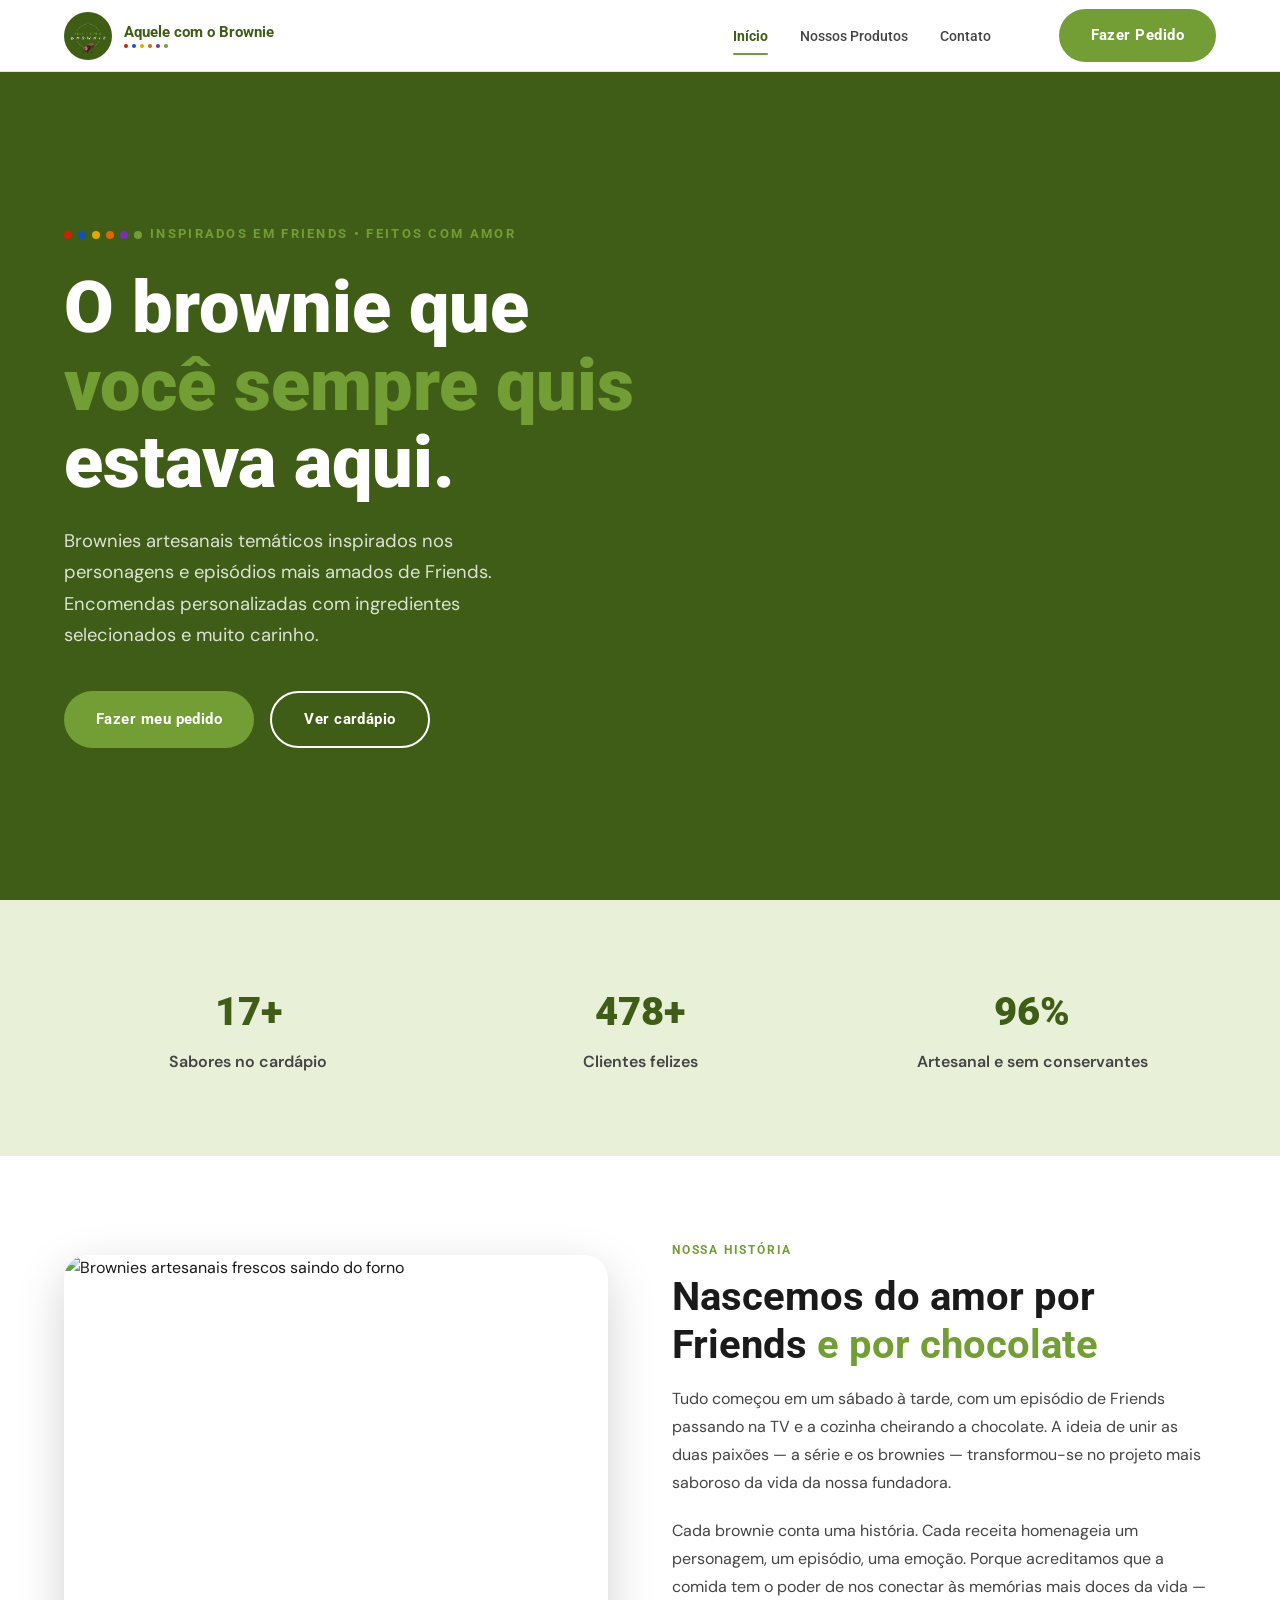
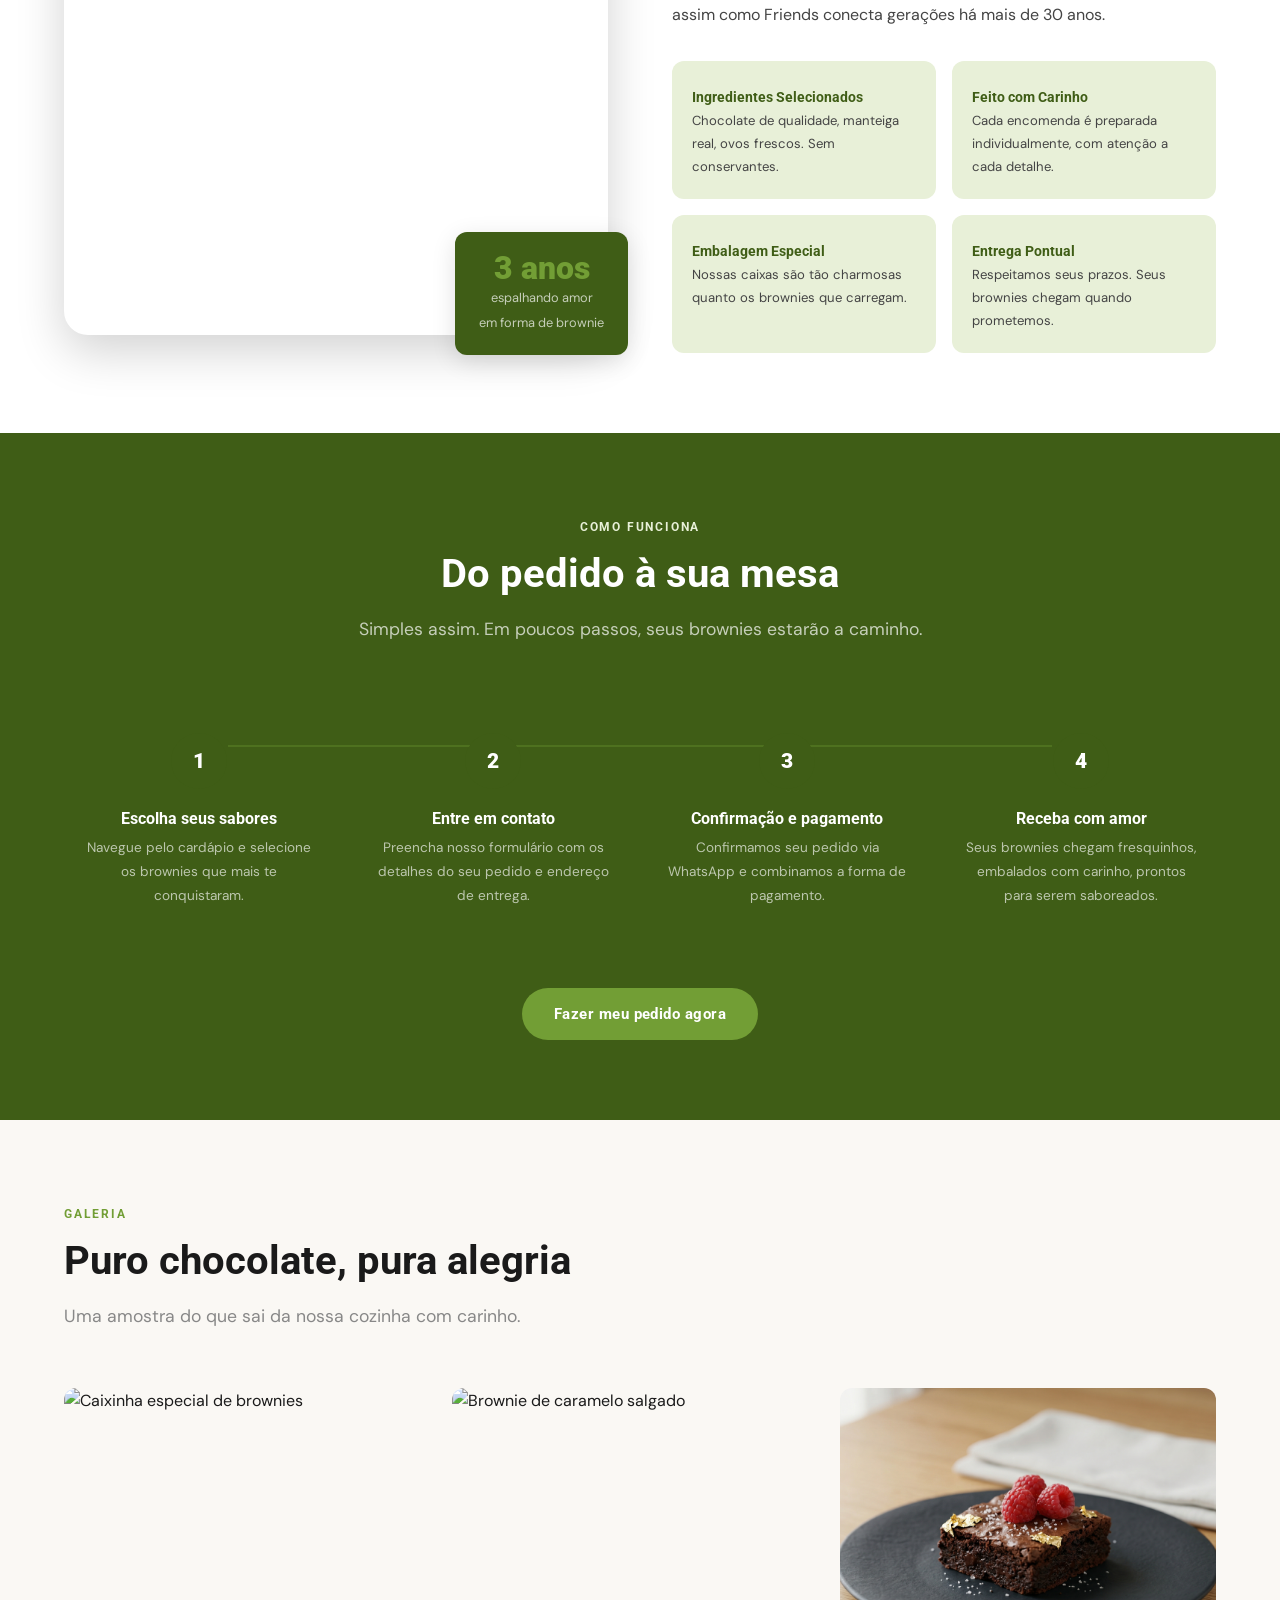
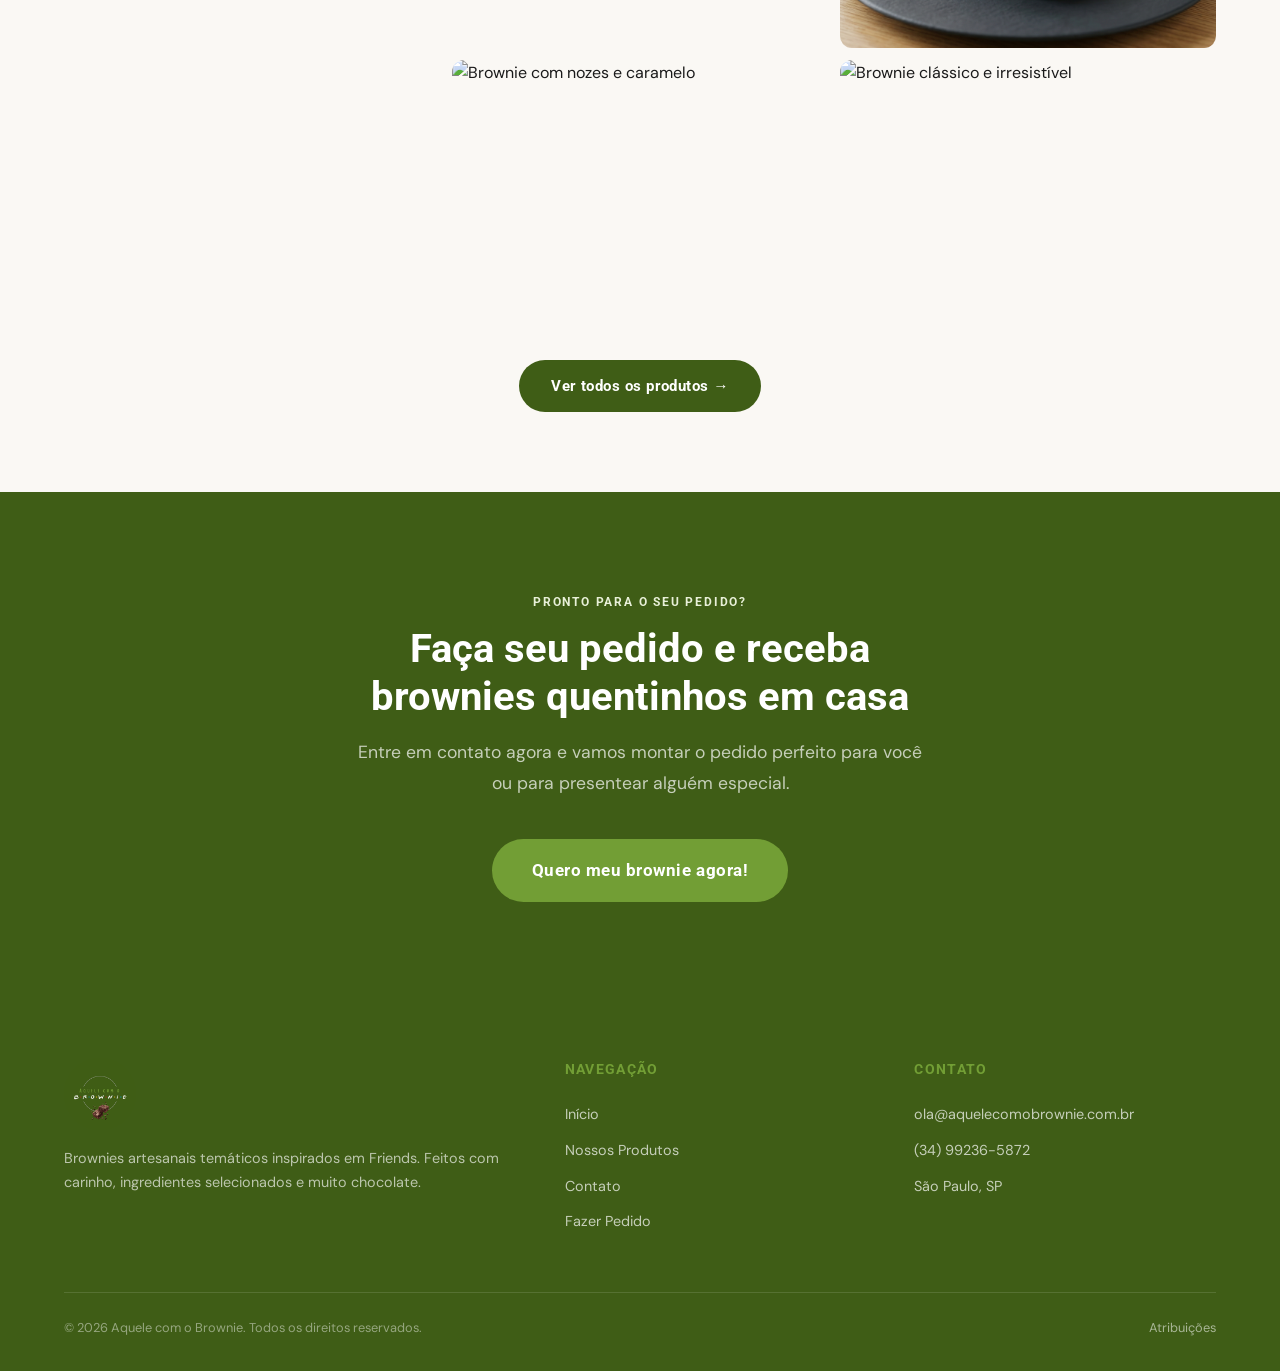
==== commit 32d7b220: "Project" ====
--- a/project/index.html
+++ b/project/index.html
@@ -244,52 +244,52 @@
           <div class="gallery-item reveal">
             <img
               src="images/brownie-box.png"
-              alt="Caixinha de brownies"
+              alt="Caixinha especial de brownies"
               loading="lazy"
               width="800"
               height="1200"
             >
-            <div class="gallery-item-overlay"><span>Fudgy &amp; Intenso</span></div>
+            <div class="gallery-item-overlay"><span>Caixinha especial de brownies</span></div>
           </div>
           <div class="gallery-item reveal reveal-delay-1">
             <img
               src="images/brownie-caramelo-salgado.png"
-              alt="Brownie com cobertura de chocolate e decoração"
+              alt="Brownie de caramelo salgado"
               loading="lazy"
               width="700"
               height="500"
             >
-            <div class="gallery-item-overlay"><span>Decorado com Amor</span></div>
+            <div class="gallery-item-overlay"><span>Brownie de caramelo salgado</span></div>
           </div>
           <div class="gallery-item reveal reveal-delay-2">
             <img
               src="images/brownie-gourmet.png"
-              alt="Brownie com nozes e calda de caramelo"
+              alt="Brownie gourmet com frutas vermelhas"
               loading="lazy"
               width="700"
               height="500"
             >
-            <div class="gallery-item-overlay"><span>Nozes &amp; Caramelo</span></div>
+            <div class="gallery-item-overlay"><span>Brownie gourmet com frutas vermelhas</span></div>
           </div>
           <div class="gallery-item reveal reveal-delay-1">
             <img
               src="images/brownie-nozes-caramelo.png"
-              alt="Caixinha de brownies temáticos"
+              alt="Brownie com nozes e caramelo"
               loading="lazy"
               width="700"
               height="500"
             >
-            <div class="gallery-item-overlay"><span>Caixas Especiais</span></div>
+            <div class="gallery-item-overlay"><span>Brownie com nozes e caramelo</span></div>
           </div>
           <div class="gallery-item reveal reveal-delay-2">
             <img
               src="images/brownie-tradicional.png"
-              alt="Brownie clássico cortado em quadradinhos"
+              alt="Brownie clássico e irresistível"
               loading="lazy"
               width="700"
               height="500"
             >
-            <div class="gallery-item-overlay"><span>O Clássico Infalível</span></div>
+            <div class="gallery-item-overlay"><span>Brownie clássico e irresistível</span></div>
           </div>
         </div>
 
@@ -340,14 +340,14 @@
           <p class="footer-col-title">Contato</p>
           <ul class="footer-links">
             <li><a href="mailto:ola@aquelecomobrownie.com.br">ola@aquelecomobrownie.com.br</a></li>
-            <li><a href="tel:+5511999999999">(11) 99999-9999</a></li>
+            <li><a href="tel:+5534992365872">(34) 99236-5872</a></li>
             <li><a href="contact.html">São Paulo, SP</a></li>
           </ul>
         </div>
       </div>
 
       <div class="footer-bottom">
-        <p>&copy; 2025 Aquele com o Brownie. Todos os direitos reservados.</p>
+        <p>&copy; 2026 Aquele com o Brownie. Todos os direitos reservados.</p>
         <a href="atributions.html" aria-label="Atribuições de imagens e recursos utilizados">Atribuições</a>
       </div>
     </div>
--- a/project/styles/style.css
+++ b/project/styles/style.css
@@ -85,6 +85,17 @@
   margin: 0 auto;
   padding: 0 24px;
 }
+
+.container--narrow { max-width: 760px; }
+
+.section-title--large { margin-bottom: 40px; }
+
+.attribution-heading { font-size: 1.2rem; margin-bottom: 16px; color: var(--green-dark); }
+
+.mb-16 { margin-bottom: 16px; }
+.mb-40 { margin-bottom: 40px; }
+
+.credits-list { margin-bottom: 40px; display: flex; flex-direction: column; gap: 10px; }
 
 .section { padding: 80px 0; }
 .section--dark { background: var(--green-dark); }
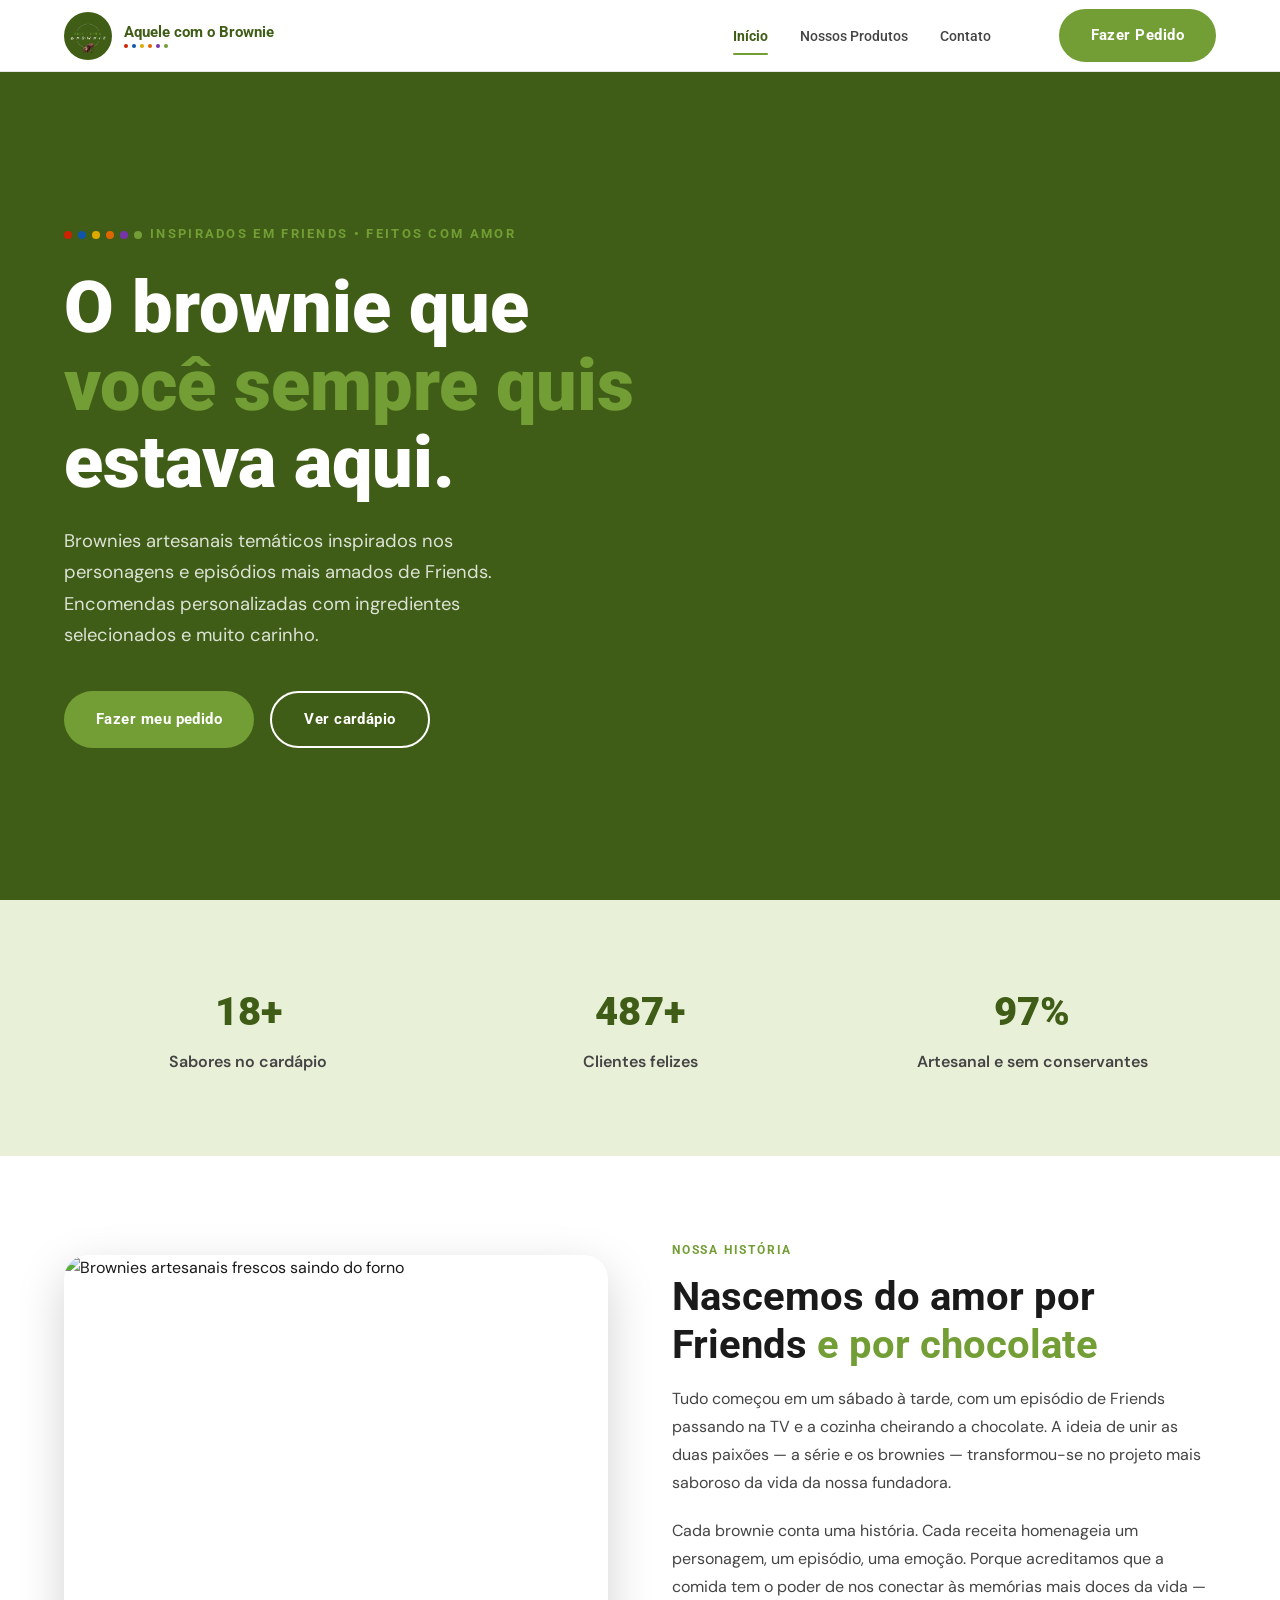
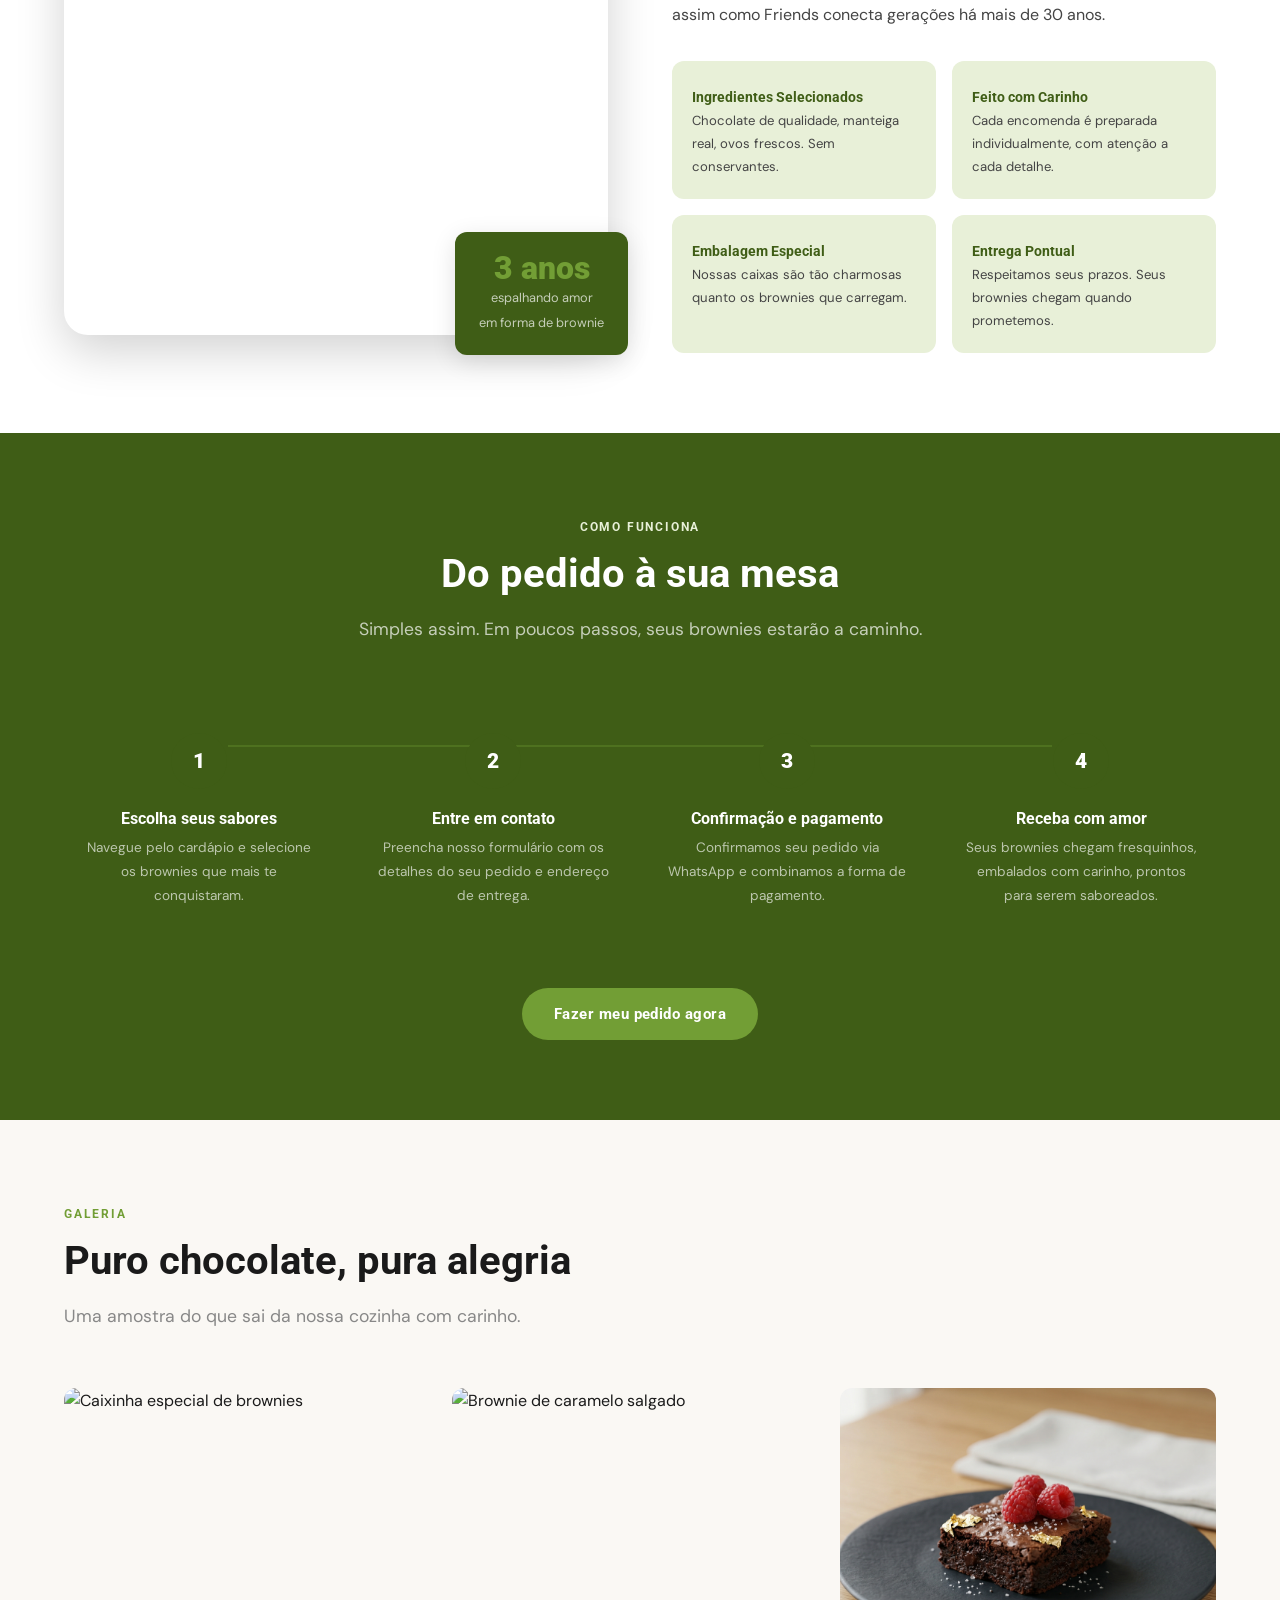
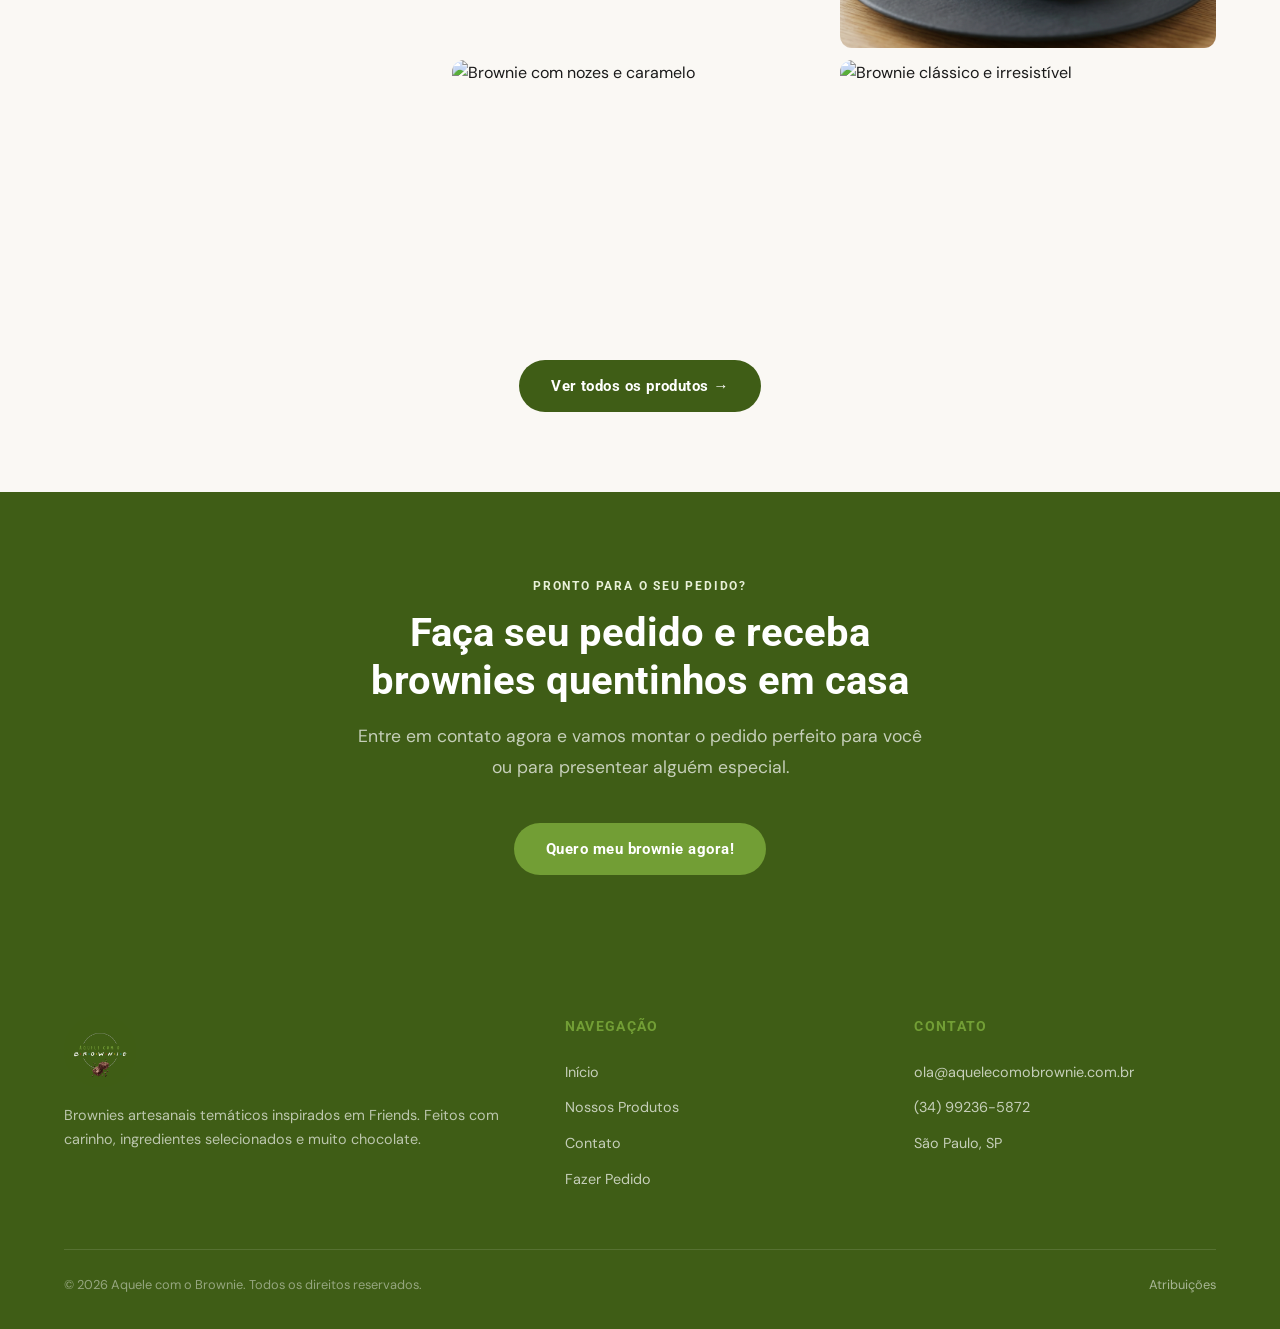
==== commit 8c80c5f9: "Project" ====
--- a/project/index.html
+++ b/project/index.html
@@ -8,13 +8,6 @@
   <meta name="author" content="Alexandre Oliveira">
   <meta name="keywords" content="brownie, doceria, Friends, encomenda, artesanal, São Paulo">
 
-  <!-- Open Graph -->
-  <meta property="og:title" content="Aquele com o Brownie">
-  <meta property="og:description" content="Brownies artesanais temáticos inspirados em Friends. Encomendas com carinho e muito chocolate.">
-  <meta property="og:type" content="website">
-  <meta property="og:url" content="https://aquelecomaobrownie.com.br">
-  <meta property="og:image" content="images/logo-green.jpg">
-
   <!-- Favicon -->
   <link rel="icon" type="image/svg+xml" href="data:image/svg+xml,<svg xmlns='http://www.w3.org/2000/svg' viewBox='0 0 100 100'><rect width='100' height='100' rx='20' fill='%233f5d16'/><text y='.9em' font-size='75' x='12' fill='%23729e35' font-family='Georgia'>B</text></svg>">
 
@@ -24,6 +17,21 @@
   <link href="https://fonts.googleapis.com/css2?family=Roboto:wght@300;400;500;700;900&family=DM+Sans:ital,wght@0,300;0,400;0,500;0,600;1,400&display=swap" rel="stylesheet">
 
   <link rel="stylesheet" href="styles/style.css">
+  <meta property="og:title" content="Aquele com o Brownie — Brownies artesanais">
+  <meta property="og:description" content="Brownies artesanais temáticos inspirados em Friends. Encomende para São Paulo e região — personalizamos sabores, embalagens e datas.">
+  <meta property="og:type" content="website">
+  <meta property="og:url" content="https://alexandre1830.github.io/wdd231/project/index.html">
+  <meta property="og:image" content="https://alexandre1830.github.io/wdd231/project/images/logo-green.jpg">
+
+  <script type="module">
+    import { initNav }  from './scripts/nav.js';
+    import { initHome } from './scripts/home.js';
+
+    document.addEventListener('DOMContentLoaded', () => {
+      initNav();
+      initHome();
+    });
+  </script>
 </head>
 <body>
 
@@ -61,7 +69,7 @@
     <a class="mobile-nav-link" href="index.html">Início</a>
     <a class="mobile-nav-link" href="products.html">Nossos Produtos</a>
     <a class="mobile-nav-link" href="contact.html">Contato</a>
-    <a class="btn btn--dark" href="contact.html" style="margin-top:24px;justify-content:center">Fazer Pedido</a>
+  <a class="btn btn--dark mobile-cta" href="contact.html">Fazer Pedido</a>
   </nav>
 
   <main id="main-content">
@@ -114,18 +122,18 @@
     <!-- ===== HIGHLIGHT BAR ===== -->
     <section class="section section--pale" aria-label="Destaques">
       <div class="container">
-        <div style="display:grid;grid-template-columns:repeat(3,1fr);gap:24px;text-align:center">
+        <div class="highlight-grid">
           <div class="reveal">
-            <div style="font-size:2.5rem;font-weight:900;color:var(--green-dark);font-family:var(--font-heading)" data-counter="18" data-suffix="+">18+</div>
-            <p style="font-weight:600;color:var(--gray-dark);margin:4px 0 0">Sabores no cardápio</p>
+            <div class="stat-number" data-counter="18" data-suffix="+">18+</div>
+            <p class="stat-label">Sabores no cardápio</p>
           </div>
           <div class="reveal reveal-delay-1">
-            <div style="font-size:2.5rem;font-weight:900;color:var(--green-dark);font-family:var(--font-heading)" data-counter="500" data-suffix="+">500+</div>
-            <p style="font-weight:600;color:var(--gray-dark);margin:4px 0 0">Clientes felizes</p>
+            <div class="stat-number" data-counter="500" data-suffix="+">500+</div>
+            <p class="stat-label">Clientes felizes</p>
           </div>
           <div class="reveal reveal-delay-2">
-            <div style="font-size:2.5rem;font-weight:900;color:var(--green-dark);font-family:var(--font-heading)" data-counter="100" data-suffix="%">100%</div>
-            <p style="font-weight:600;color:var(--gray-dark);margin:4px 0 0">Artesanal e sem conservantes</p>
+            <div class="stat-number" data-counter="100" data-suffix="%">100%</div>
+            <p class="stat-label">Artesanal e sem conservantes</p>
           </div>
         </div>
       </div>
@@ -155,12 +163,12 @@
           <div class="reveal reveal-delay-1">
             <p class="section-label">Nossa História</p>
             <h2 id="sobre-heading" class="section-title">
-              Nascemos do amor por Friends <em style="color:var(--green-light);font-style:normal">e por chocolate</em>
+              Nascemos do amor por Friends <em class="text-green-light no-italic">e por chocolate</em>
             </h2>
-            <p style="margin-bottom:20px">
+            <p class="mb-20">
               Tudo começou em um sábado à tarde, com um episódio de Friends passando na TV e a cozinha cheirando a chocolate. A ideia de unir as duas paixões — a série e os brownies — transformou-se no projeto mais saboroso da vida da nossa fundadora.
             </p>
-            <p style="margin-bottom:32px">
+            <p class="mb-32">
               Cada brownie conta uma história. Cada receita homenageia um personagem, um episódio, uma emoção. Porque acreditamos que a comida tem o poder de nos conectar às memórias mais doces da vida — assim como Friends conecta gerações há mais de 30 anos.
             </p>
 
@@ -197,7 +205,7 @@
         <div class="section-header section-header--center">
           <p class="section-label">Como Funciona</p>
           <h2 id="processo-heading" class="section-title section-title--white">Do pedido à sua mesa</h2>
-          <p class="section-sub" style="margin:0 auto">
+          <p class="section-sub mx-auto">
             Simples assim. Em poucos passos, seus brownies estarão a caminho.
           </p>
         </div>
@@ -225,8 +233,8 @@
           </div>
         </div>
 
-        <div style="text-align:center;margin-top:48px" class="reveal">
-          <a class="btn btn--primary" href="contact.html">Fazer meu pedido agora</a>
+        <div class="reveal text-center mt-48">
+          <a class="btn btn--primary cta-btn-lg" href="contact.html">Fazer meu pedido agora</a>
         </div>
       </div>
     </section>
@@ -293,23 +301,23 @@
           </div>
         </div>
 
-        <div style="text-align:center;margin-top:40px" class="reveal">
+        <div class="reveal text-center mt-40">
           <a class="btn btn--dark" href="products.html">Ver todos os produtos →</a>
         </div>
       </div>
     </section>
 
     <!-- ===== CTA FINAL ===== -->
-    <section class="section section--dark" aria-labelledby="cta-heading" style="padding:96px 0">
-      <div class="container" style="text-align:center">
+    <section class="section section--dark section--cta" aria-labelledby="cta-heading">
+      <div class="container text-center">
         <p class="section-label">Pronto para o seu pedido?</p>
-        <h2 id="cta-heading" class="section-title section-title--white" style="margin-bottom:16px">
+  <h2 id="cta-heading" class="section-title section-title--white">
           Faça seu pedido e receba<br>brownies quentinhos em casa
         </h2>
-        <p class="section-sub" style="margin:0 auto 40px">
+  <p class="section-sub mx-auto mb-40">
           Entre em contato agora e vamos montar o pedido perfeito para você ou para presentear alguém especial.
         </p>
-        <a class="btn btn--primary" href="contact.html" style="font-size:1.05rem;padding:18px 40px">
+  <a class="btn btn--primary cta-btn-lg" href="contact.html">
           Quero meu brownie agora!
         </a>
       </div>
@@ -352,17 +360,5 @@
       </div>
     </div>
   </footer>
-
-  <!-- Scripts -->
-  <script type="module">
-    import { initNav }  from './scripts/nav.js';
-    import { initHome } from './scripts/home.js';
-
-    document.addEventListener('DOMContentLoaded', () => {
-      initNav();
-      initHome();
-    });
-  </script>
-
 </body>
 </html>
--- a/project/styles/style.css
+++ b/project/styles/style.css
@@ -2,8 +2,7 @@
    AQUELE COM O BROWNIE — Main Stylesheet
    ======================================== */
 
-/* --- Google Fonts Import --- */
-@import url('https://fonts.googleapis.com/css2?family=Roboto:wght@300;400;500;700;900&family=DM+Sans:ital,wght@0,300;0,400;0,500;0,600;1,400&display=swap');
+/* --- Google Fonts: loaded via <link> in each HTML head (removed @import for faster rendering) --- */
 
 /* --- CSS Custom Properties --- */
 :root {
@@ -96,6 +95,58 @@
 .mb-40 { margin-bottom: 40px; }
 
 .credits-list { margin-bottom: 40px; display: flex; flex-direction: column; gap: 10px; }
+
+/* Utilities and replacements for removed inline styles */
+.mobile-cta { margin-top: 24px; justify-content: center; display: inline-flex; }
+.modal-badges-inline { position: static; margin-top: 8px; }
+.section--cta { padding: 96px 0; }
+.text-center { text-align: center; }
+.highlight-grid { display:grid; grid-template-columns:repeat(3,1fr); gap:24px; text-align:center; }
+
+/* Small spacing utilities used to replace inline styles */
+.mb-20 { margin-bottom: 20px; }
+.mb-32 { margin-bottom: 32px; }
+.mt-48 { margin-top: 48px; }
+
+/* Small helpers added during inline-style cleanup */
+.mb-28 { margin-bottom: 28px; }
+.mt-40 { margin-top: 40px; }
+.mt-8 { margin-top: 8px; }
+.mx-auto { margin-left: auto; margin-right: auto; }
+.py-16 { padding-top: 16px; padding-bottom: 16px; }
+.text-muted { color: var(--gray-mid); }
+.no-italic { font-style: normal; }
+
+/* Flex helpers */
+.center-flex-wrap { display:flex; gap:12px; flex-wrap:wrap; justify-content:center; }
+
+/* Callouts */
+.callout--pale { margin-top:32px; padding:20px; background:var(--green-pale); border-radius:var(--radius-md); }
+.callout-title { font-size:.9rem; color:var(--green-dark); font-weight:600; margin-bottom:8px; }
+
+/* Small text variants */
+.small { font-size:.85rem; color:var(--gray-dark); margin:0; }
+.small-muted { font-size:.78rem; color:var(--gray-mid); margin:8px 0 0; }
+
+/* Small italic note */
+.italic-note { font-style: italic; color: var(--green-dark); font-size: .9rem; margin: 0; }
+
+/* Compact H2 variant used in contact/info blocks */
+.h2-compact { font-size: 1.4rem; }
+
+/* Modal / product helpers */
+.modal-category { font-size:.8rem; font-weight:700; letter-spacing:.08em; text-transform:uppercase; color:var(--green-light); margin-bottom:6px; }
+.modal-badges-inline { position: static; margin-top: 8px; }
+.no-underline { text-decoration: none; }
+.outline-green { color: var(--green-dark); border-color: var(--green-dark); }
+
+
+/* Stat (highlight) numbers */
+.stat-number { font-size: 2.5rem; font-weight: 900; color: var(--green-dark); font-family: var(--font-heading); }
+.stat-label { font-weight: 600; color: var(--gray-dark); margin: 4px 0 0; }
+
+/* CTA large button variant */
+.cta-btn-lg { font-size: 1.05rem; padding: 18px 40px; }
 
 .section { padding: 80px 0; }
 .section--dark { background: var(--green-dark); }
@@ -833,6 +884,7 @@
   margin-bottom: 16px;
   display: -webkit-box;
   -webkit-line-clamp: 2;
+  line-clamp: 2;
   -webkit-box-orient: vertical;
   overflow: hidden;
 }
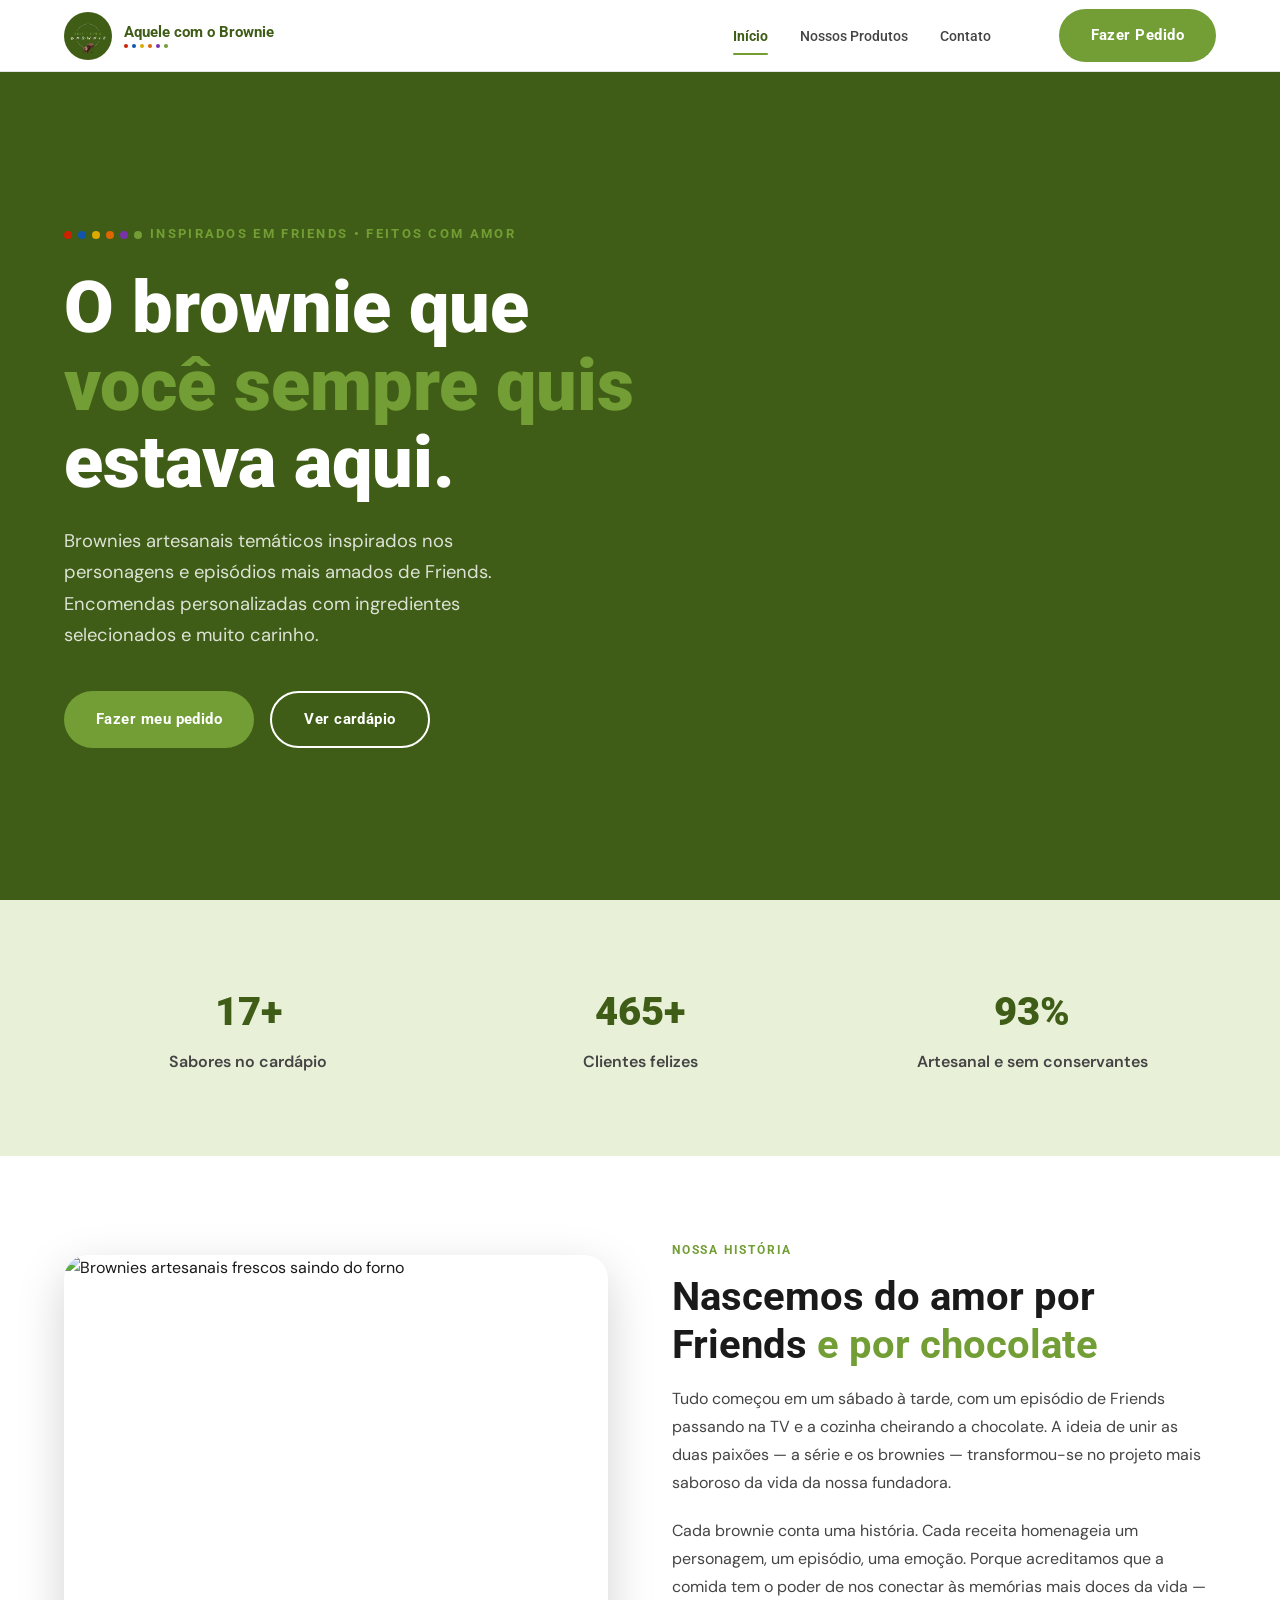
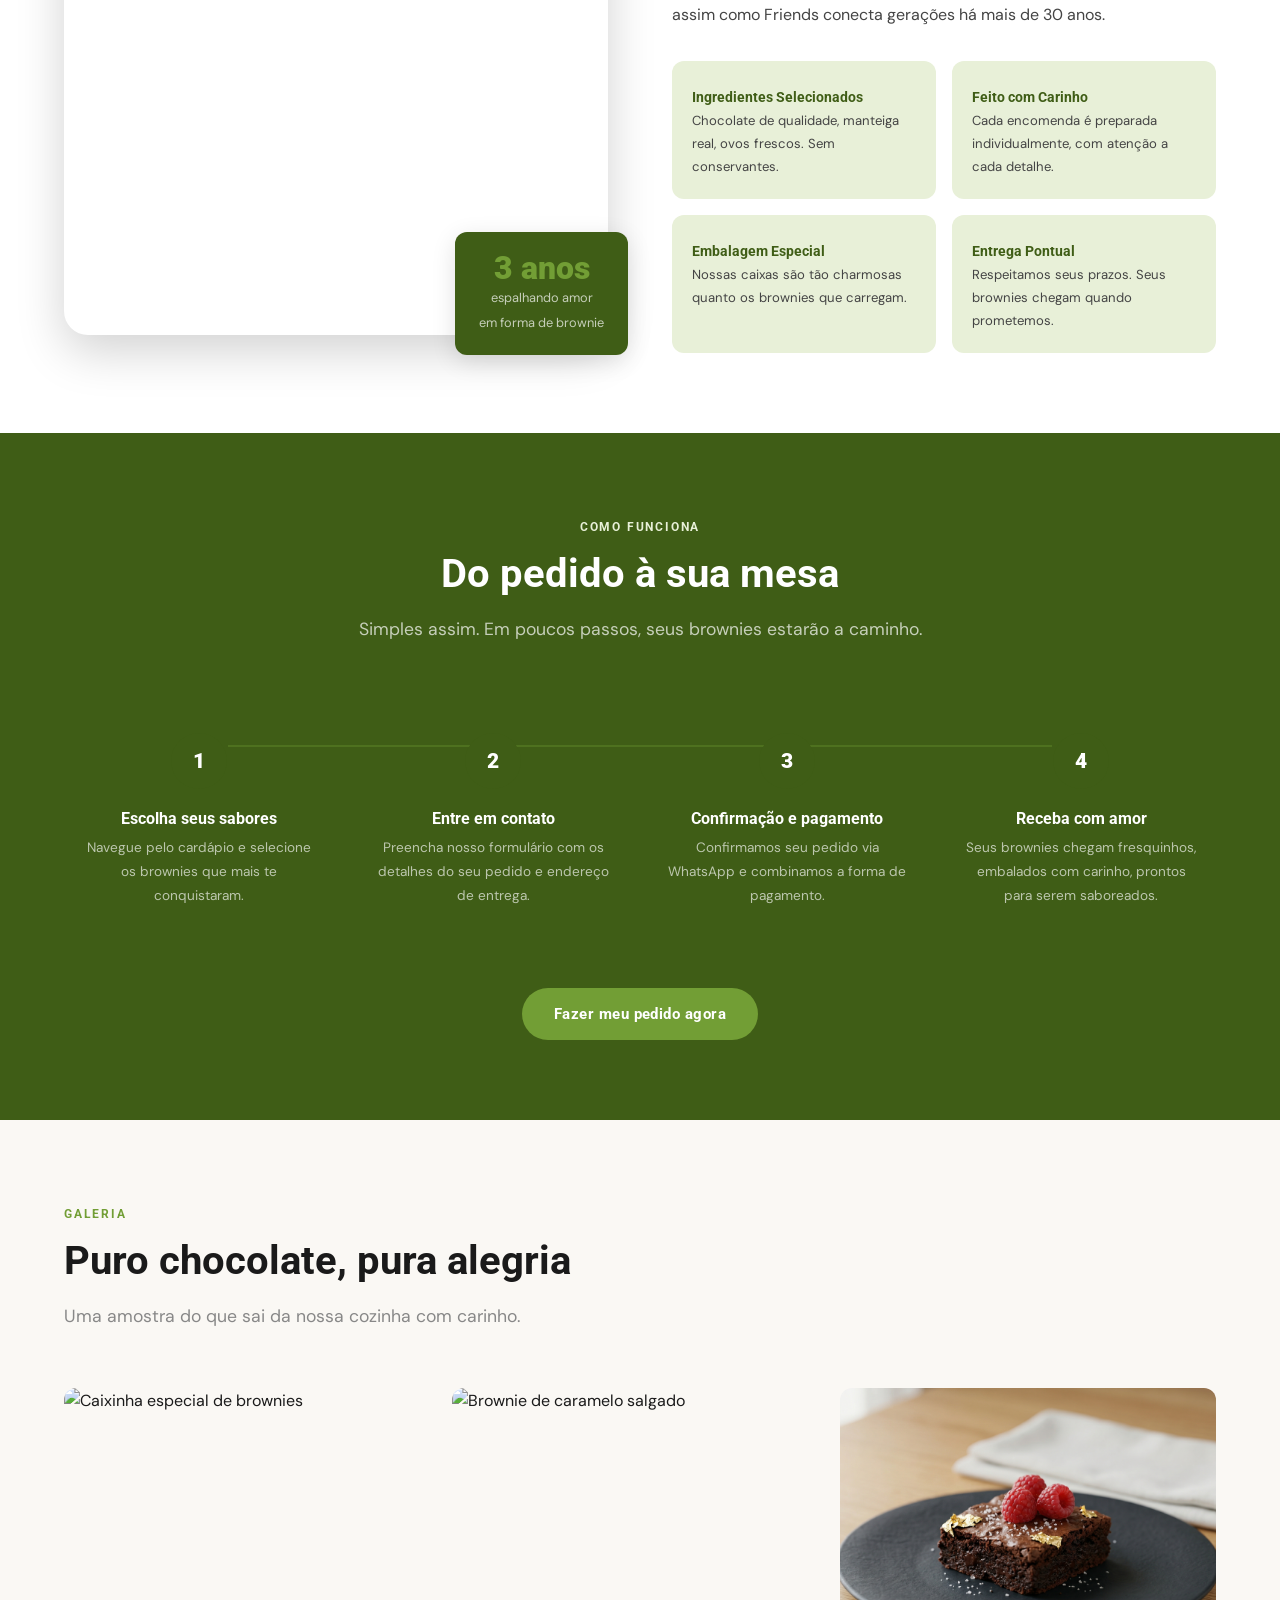
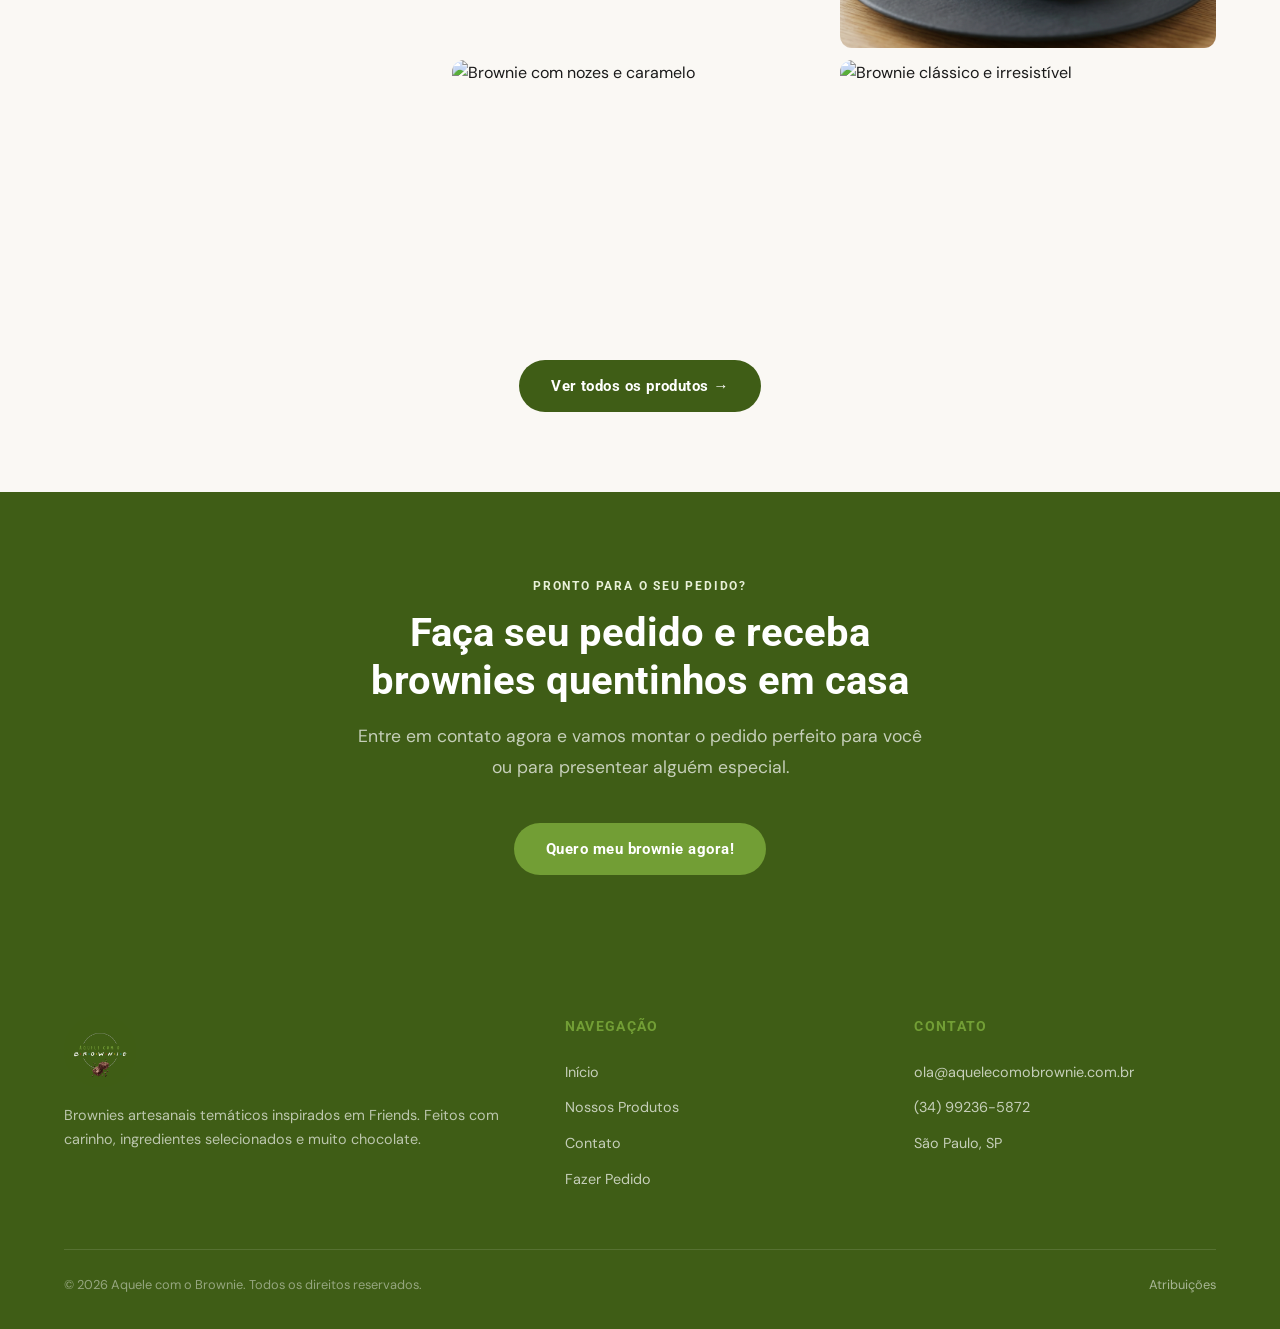
==== commit f52e7051: "Project" ====
--- a/project/index.html
+++ b/project/index.html
@@ -17,6 +17,9 @@
   <link href="https://fonts.googleapis.com/css2?family=Roboto:wght@300;400;500;700;900&family=DM+Sans:ital,wght@0,300;0,400;0,500;0,600;1,400&display=swap" rel="stylesheet">
 
   <link rel="stylesheet" href="styles/style.css">
+  <link rel="stylesheet" href="styles/style-small.css">
+  <link rel="stylesheet" href="styles/style-medium.css">
+  
   <meta property="og:title" content="Aquele com o Brownie — Brownies artesanais">
   <meta property="og:description" content="Brownies artesanais temáticos inspirados em Friends. Encomende para São Paulo e região — personalizamos sabores, embalagens e datas.">
   <meta property="og:type" content="website">
--- a/project/styles/style.css
+++ b/project/styles/style.css
@@ -1316,96 +1316,6 @@
 .reveal-delay-4 { transition-delay: .4s; }
 
 /* ========================================
-   RESPONSIVE — TABLET (max 900px)
-   ======================================== */
-
-@media (max-width: 900px) {
-  .section { padding: 60px 0; }
-
-  /* Nav */
-  .main-nav .nav-links,
-  .main-nav .nav-cta { display: none; }
-  .hamburger { display: flex; }
-  .mobile-nav { display: flex; }
-
-  /* Hero */
-  .hero-image-col { display: none; }
-  .hero-content { max-width: 100%; }
-
-  /* About */
-  .about-grid { grid-template-columns: 1fr; gap: 40px; }
-  .about-image-wrapper { max-width: 480px; }
-  .about-badge { bottom: -16px; right: 0; }
-
-  /* Process */
-  .process-steps { grid-template-columns: 1fr 1fr; }
-  .process-steps::before { display: none; }
-
-  /* Gallery */
-  .gallery-grid {
-    grid-template-columns: 1fr 1fr;
-    grid-template-rows: repeat(3, 200px);
-  }
-  .gallery-item:first-child { grid-row: auto; }
-
-  /* Footer */
-  .footer-grid { grid-template-columns: 1fr 1fr; gap: 32px; }
-
-  /* Contact */
-  .contact-layout { grid-template-columns: 1fr; }
-
-  /* Modal */
-  .modal-grid { grid-template-columns: 1fr; }
-}
-
-/* ========================================
-   RESPONSIVE — MOBILE (max 600px)
-   ======================================== */
-
-@media (max-width: 600px) {
-  :root { --header-h: 60px; }
-
-  .container { padding: 0 16px; }
-  .section { padding: 48px 0; }
-
-  /* Hero */
-  .hero { min-height: auto; padding: 64px 0; }
-  .hero-title { font-size: 2.2rem; }
-  .hero-actions { flex-direction: column; }
-  .hero-actions .btn { width: 100%; justify-content: center; }
-
-  /* About values */
-  .about-values { grid-template-columns: 1fr; }
-
-  /* Process */
-  .process-steps { grid-template-columns: 1fr; }
-
-  /* Gallery */
-  .gallery-grid {
-    grid-template-columns: 1fr;
-    grid-template-rows: repeat(5, 180px);
-  }
-
-  /* Products */
-  .products-grid { grid-template-columns: 1fr; }
-
-  /* Form */
-  .form-row { grid-template-columns: 1fr; }
-  .contact-form { padding: 24px; }
-
-  /* Confirmation */
-  .confirmation-card { padding: 32px 20px; }
-
-  /* Footer */
-  .footer-grid { grid-template-columns: 1fr; }
-  .footer-bottom { flex-direction: column; align-items: flex-start; }
-
-  /* Modal */
-  .modal-body { padding: 20px; }
-  .modal-header { flex-direction: column-reverse; }
-}
-
-/* ========================================
    UTILITY — MISC
    ======================================== */
 
--- a/project/styles/style-small.css
+++ b/project/styles/style-small.css
@@ -0,0 +1,46 @@
+/* ========================================
+   RESPONSIVE — MOBILE (max 600px)
+   ======================================== */
+
+@media (max-width: 600px) {
+  :root { --header-h: 60px; }
+
+  .container { padding: 0 16px; }
+  .section { padding: 48px 0; }
+
+  /* Hero */
+  .hero { min-height: auto; padding: 64px 0; }
+  .hero-title { font-size: 2.2rem; }
+  .hero-actions { flex-direction: column; }
+  .hero-actions .btn { width: 100%; justify-content: center; }
+
+  /* About values */
+  .about-values { grid-template-columns: 1fr; }
+
+  /* Process */
+  .process-steps { grid-template-columns: 1fr; }
+
+  /* Gallery */
+  .gallery-grid {
+    grid-template-columns: 1fr;
+    grid-template-rows: repeat(5, 180px);
+  }
+
+  /* Products */
+  .products-grid { grid-template-columns: 1fr; }
+
+  /* Form */
+  .form-row { grid-template-columns: 1fr; }
+  .contact-form { padding: 24px; }
+
+  /* Confirmation */
+  .confirmation-card { padding: 32px 20px; }
+
+  /* Footer */
+  .footer-grid { grid-template-columns: 1fr; }
+  .footer-bottom { flex-direction: column; align-items: flex-start; }
+
+  /* Modal */
+  .modal-body { padding: 20px; }
+  .modal-header { flex-direction: column-reverse; }
+}
--- a/project/styles/style-medium.css
+++ b/project/styles/style-medium.css
@@ -0,0 +1,42 @@
+/* ========================================
+   RESPONSIVE — TABLET (max 900px)
+   ======================================== */
+
+@media (max-width: 900px) {
+  .section { padding: 60px 0; }
+
+  /* Nav */
+  .main-nav .nav-links,
+  .main-nav .nav-cta { display: none; }
+  .hamburger { display: flex; }
+  .mobile-nav { display: flex; }
+
+  /* Hero */
+  .hero-image-col { display: none; }
+  .hero-content { max-width: 100%; }
+
+  /* About */
+  .about-grid { grid-template-columns: 1fr; gap: 40px; }
+  .about-image-wrapper { max-width: 480px; }
+  .about-badge { bottom: -16px; right: 0; }
+
+  /* Process */
+  .process-steps { grid-template-columns: 1fr 1fr; }
+  .process-steps::before { display: none; }
+
+  /* Gallery */
+  .gallery-grid {
+    grid-template-columns: 1fr 1fr;
+    grid-template-rows: repeat(3, 200px);
+  }
+  .gallery-item:first-child { grid-row: auto; }
+
+  /* Footer */
+  .footer-grid { grid-template-columns: 1fr 1fr; gap: 32px; }
+
+  /* Contact */
+  .contact-layout { grid-template-columns: 1fr; }
+
+  /* Modal */
+  .modal-grid { grid-template-columns: 1fr; }
+}
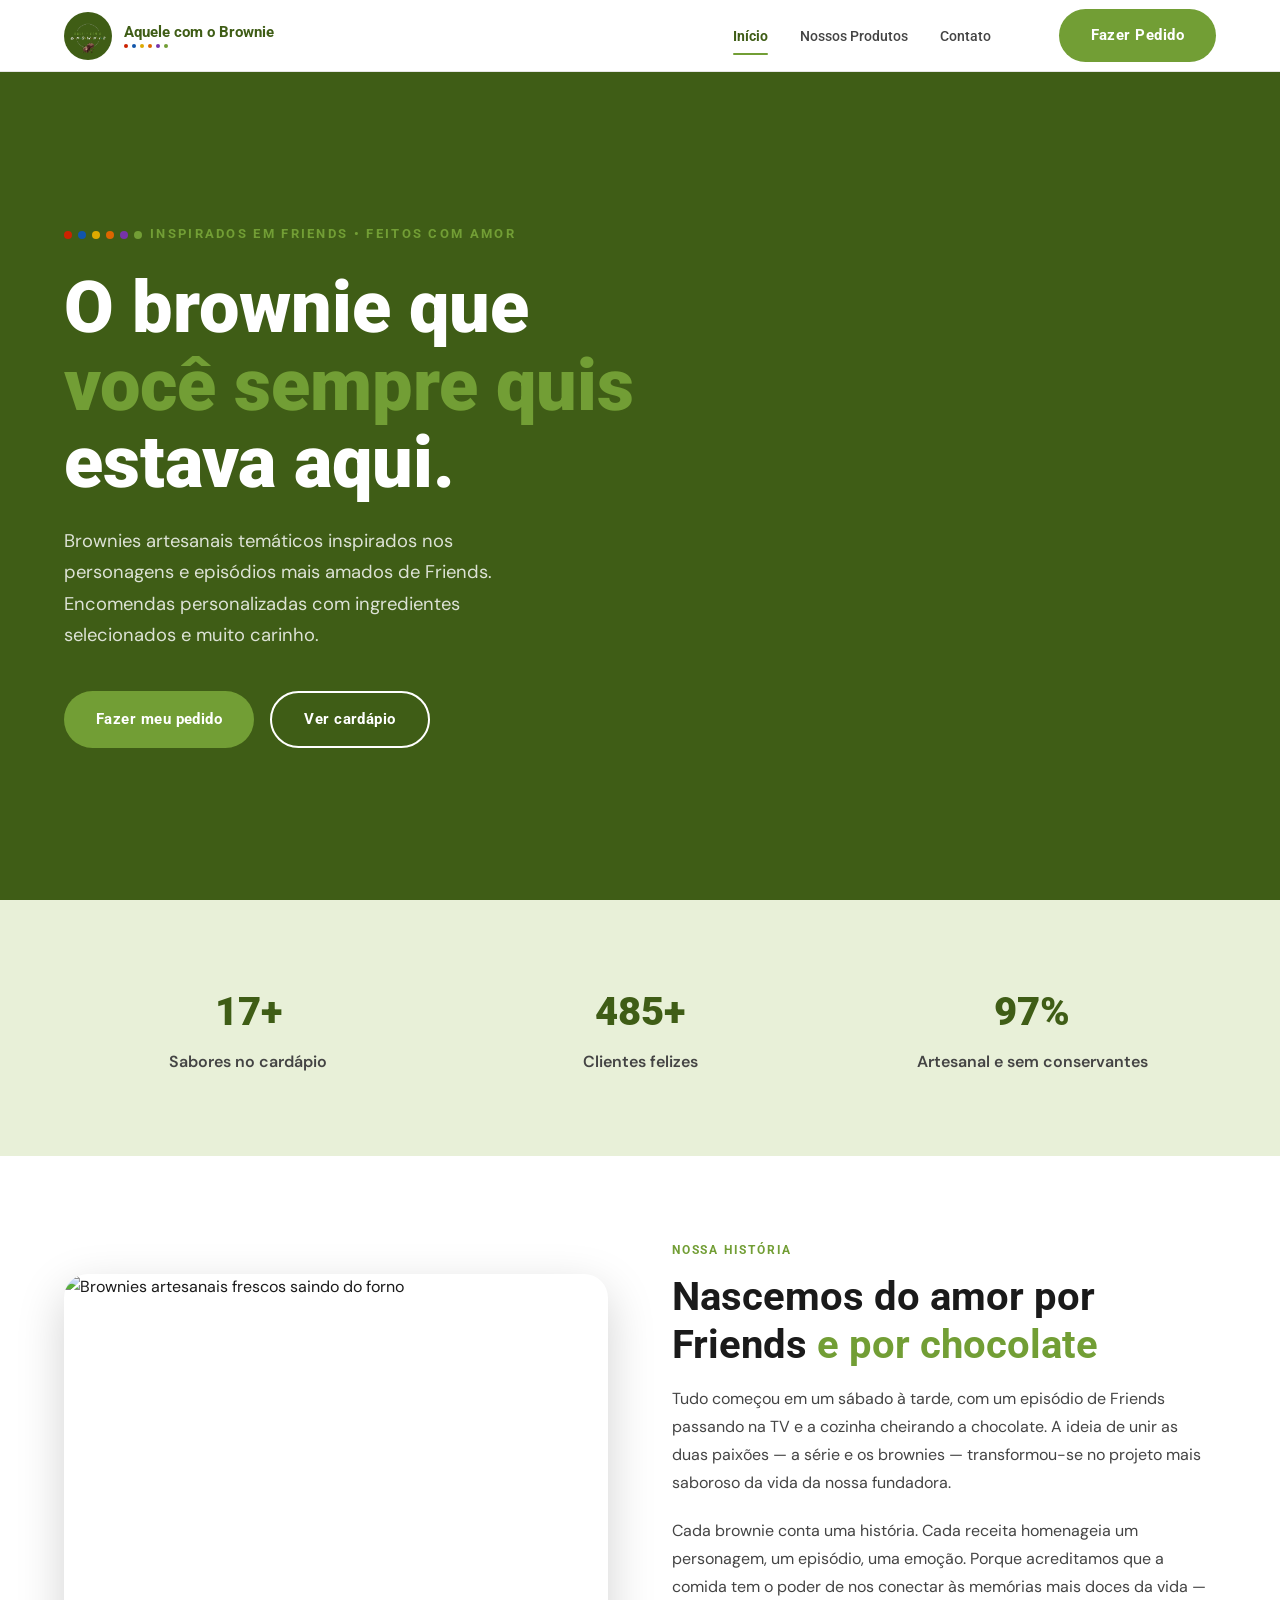
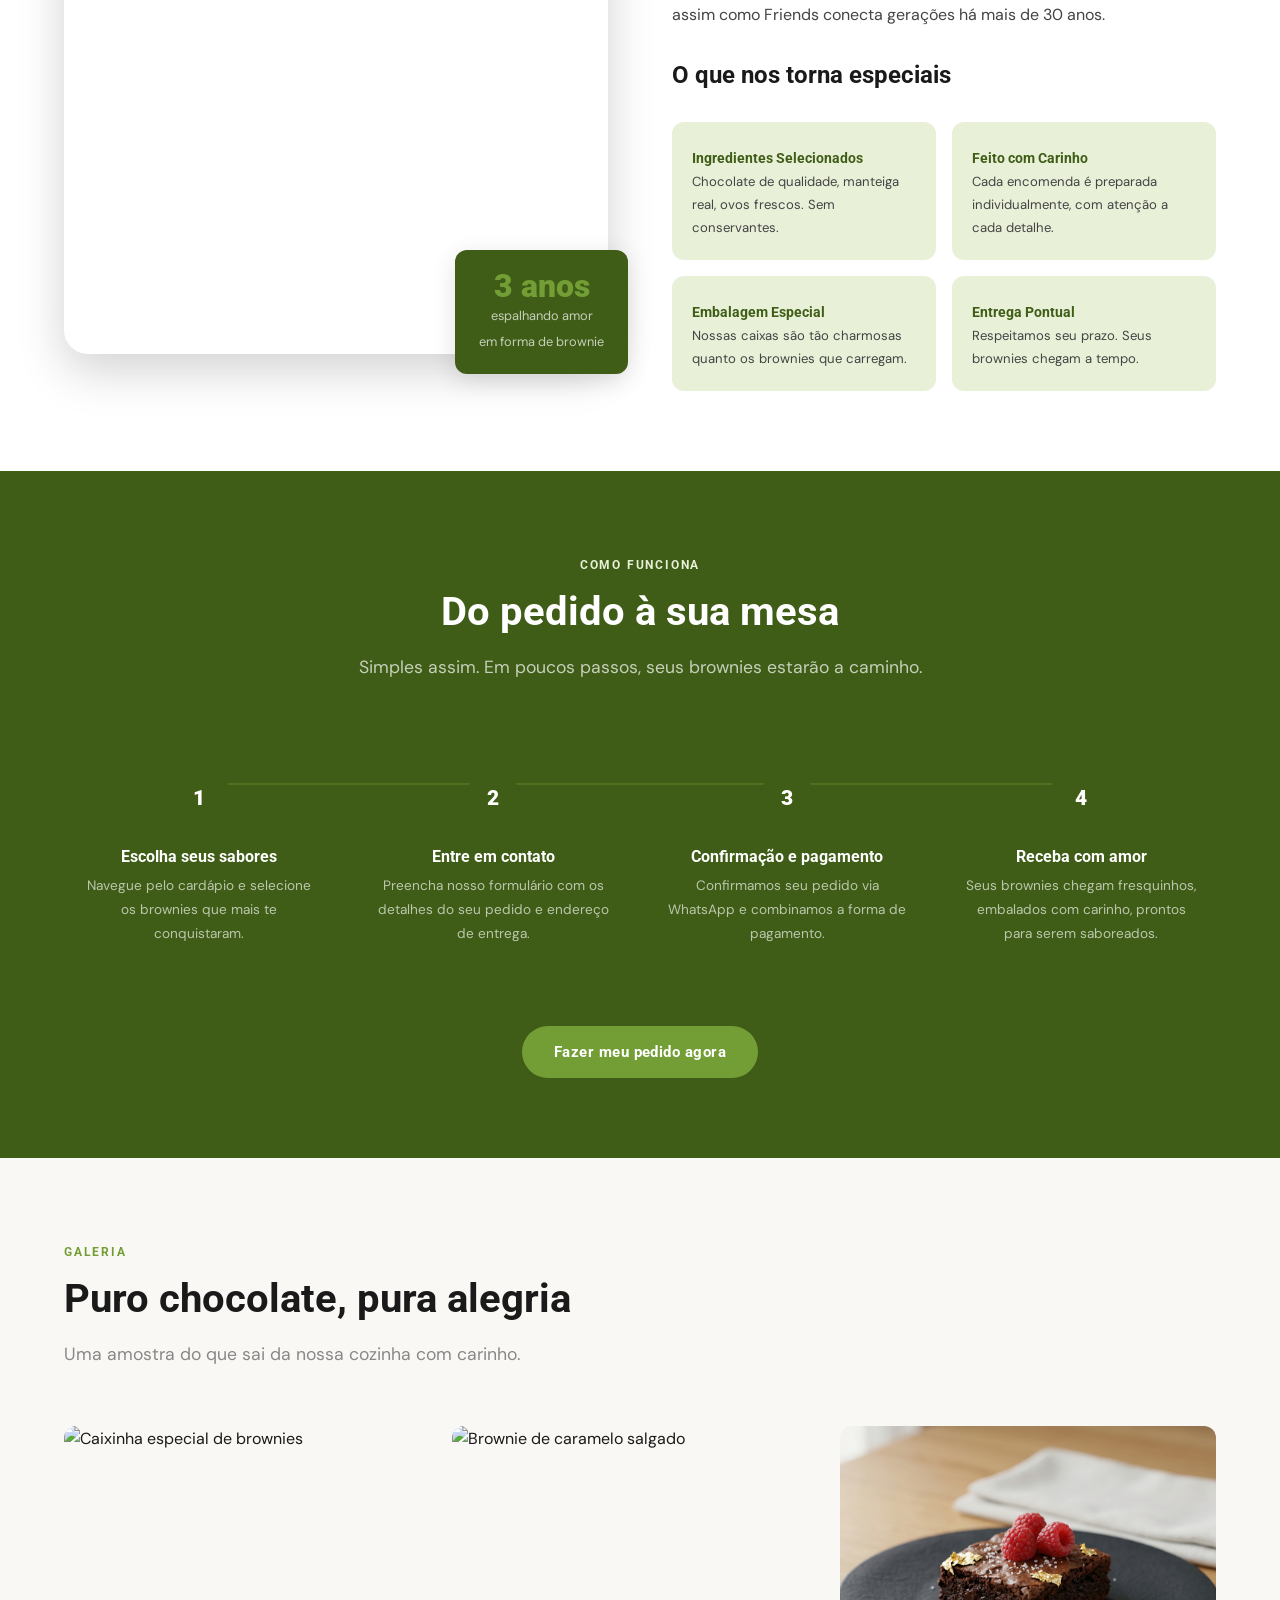
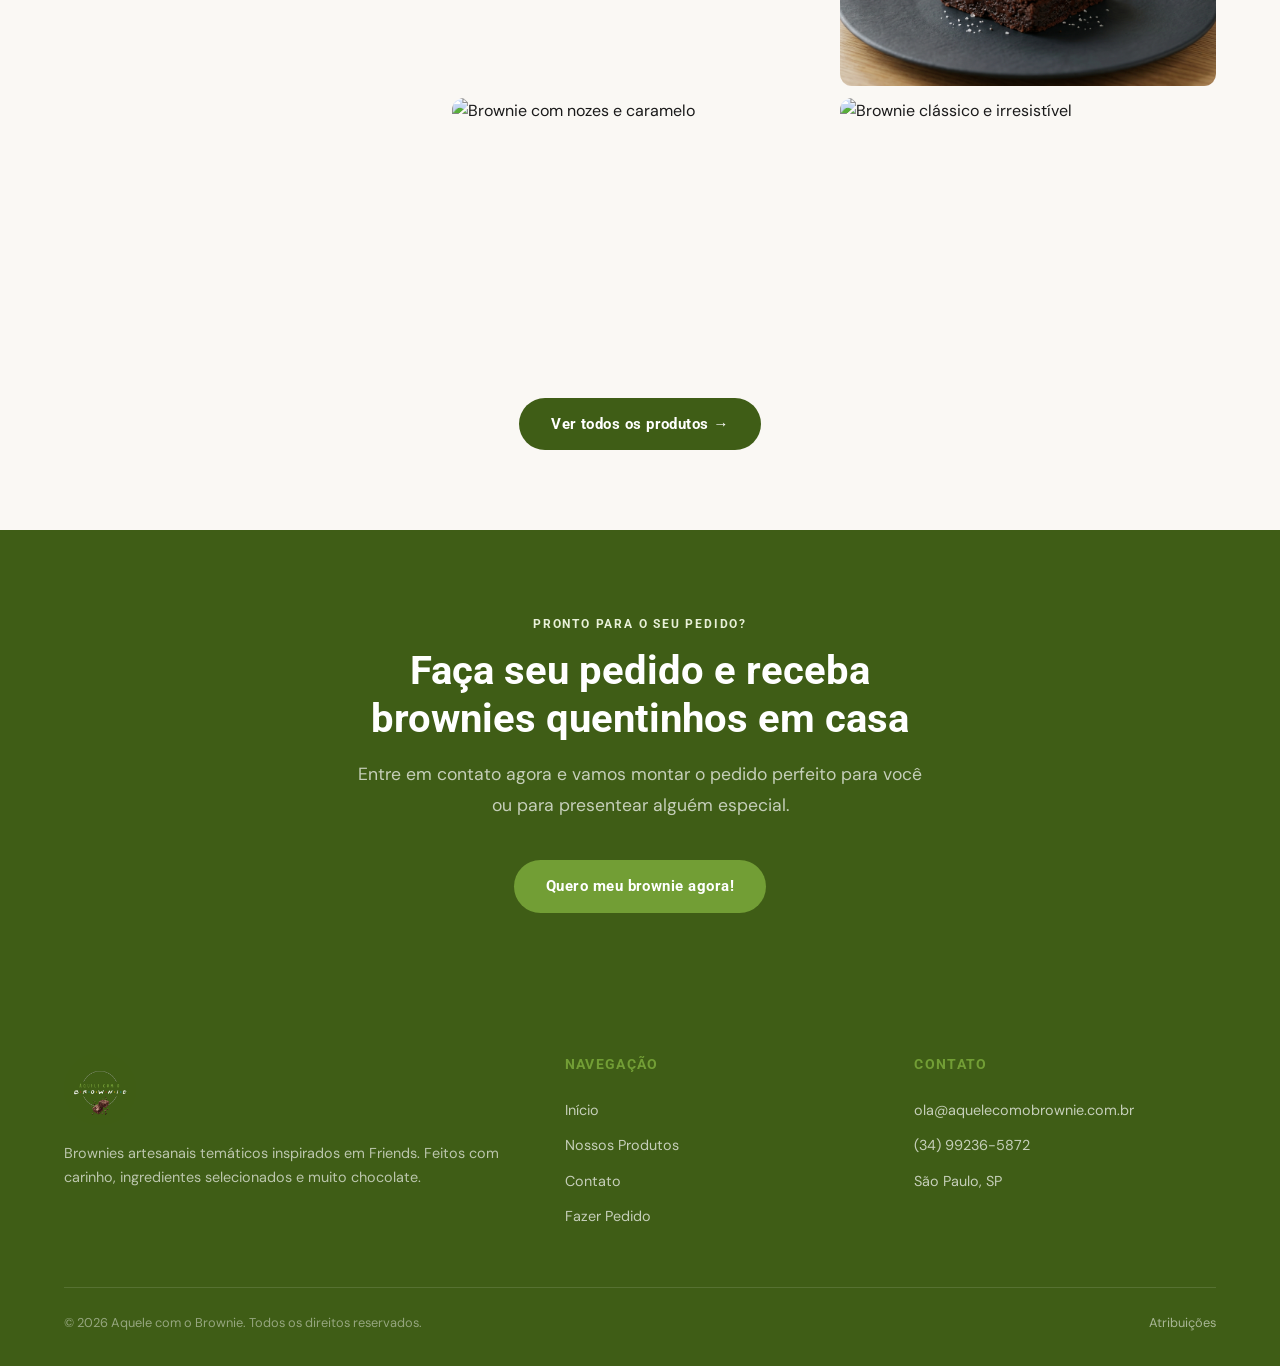
==== commit 0654c449: "Project" ====
--- a/project/index.html
+++ b/project/index.html
@@ -9,7 +9,7 @@
   <meta name="keywords" content="brownie, doceria, Friends, encomenda, artesanal, São Paulo">
 
   <!-- Favicon -->
-  <link rel="icon" type="image/svg+xml" href="data:image/svg+xml,<svg xmlns='http://www.w3.org/2000/svg' viewBox='0 0 100 100'><rect width='100' height='100' rx='20' fill='%233f5d16'/><text y='.9em' font-size='75' x='12' fill='%23729e35' font-family='Georgia'>B</text></svg>">
+  <link rel="icon" href="images/brownie-icon.png" type="image/png">
 
   <!-- Fonts -->
   <link rel="preconnect" href="https://fonts.googleapis.com">
@@ -35,6 +35,9 @@
       initHome();
     });
   </script>
+
+  <script src="scripts/nav.js" type="module" defer></script>
+  <script src="scripts/home.js" type="module" defer></script>
 </head>
 <body>
 
@@ -174,7 +177,7 @@
             <p class="mb-32">
               Cada brownie conta uma história. Cada receita homenageia um personagem, um episódio, uma emoção. Porque acreditamos que a comida tem o poder de nos conectar às memórias mais doces da vida — assim como Friends conecta gerações há mais de 30 anos.
             </p>
-
+            <h3>O que nos torna especiais</h3>
             <div class="about-values">
               <div class="about-value-item">
                 <div class="about-value-icon"></div>
@@ -194,7 +197,7 @@
               <div class="about-value-item">
                 <div class="about-value-icon"></div>
                 <h4>Entrega Pontual</h4>
-                <p>Respeitamos seus prazos. Seus brownies chegam quando prometemos.</p>
+                <p>Respeitamos seu prazo. Seus brownies chegam a tempo.</p>
               </div>
             </div>
           </div>
--- a/project/styles/style.css
+++ b/project/styles/style.css
@@ -136,7 +136,6 @@
 
 /* Modal / product helpers */
 .modal-category { font-size:.8rem; font-weight:700; letter-spacing:.08em; text-transform:uppercase; color:var(--green-light); margin-bottom:6px; }
-.modal-badges-inline { position: static; margin-top: 8px; }
 .no-underline { text-decoration: none; }
 .outline-green { color: var(--green-dark); border-color: var(--green-dark); }
 
